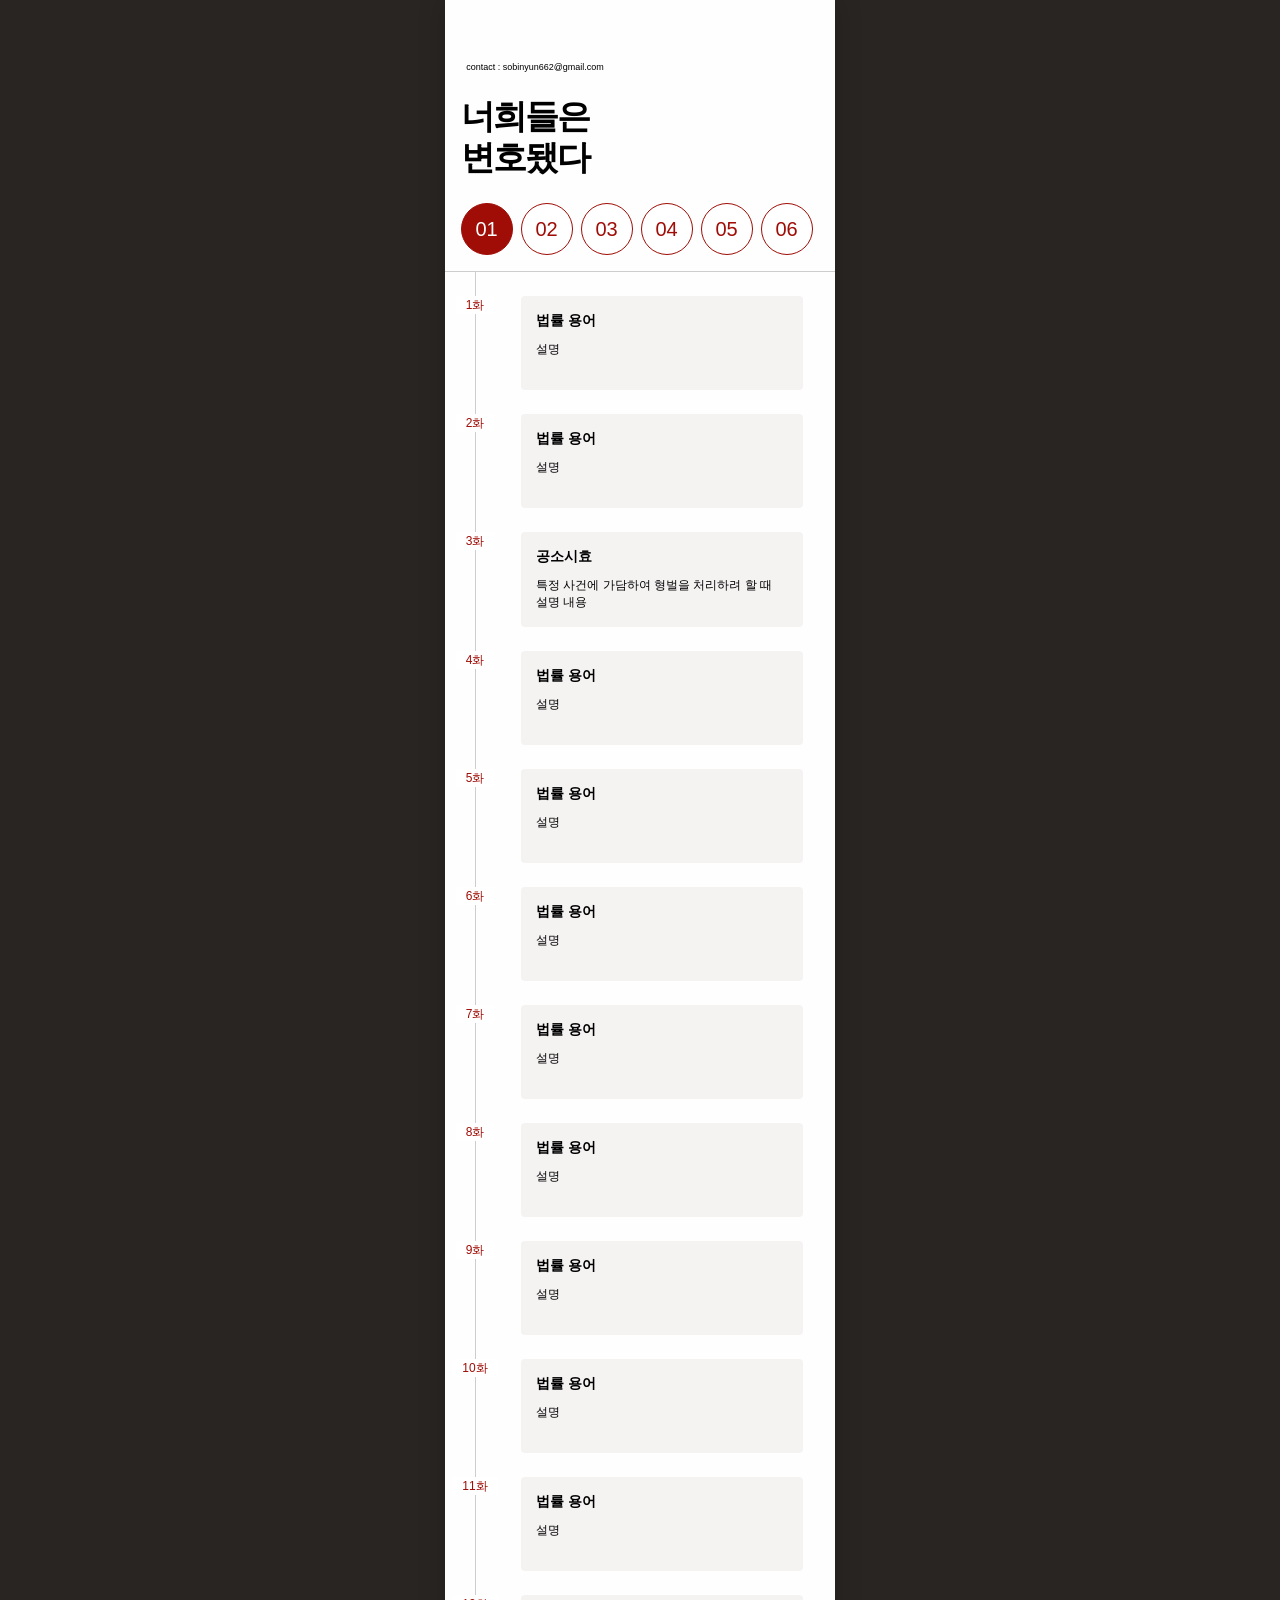
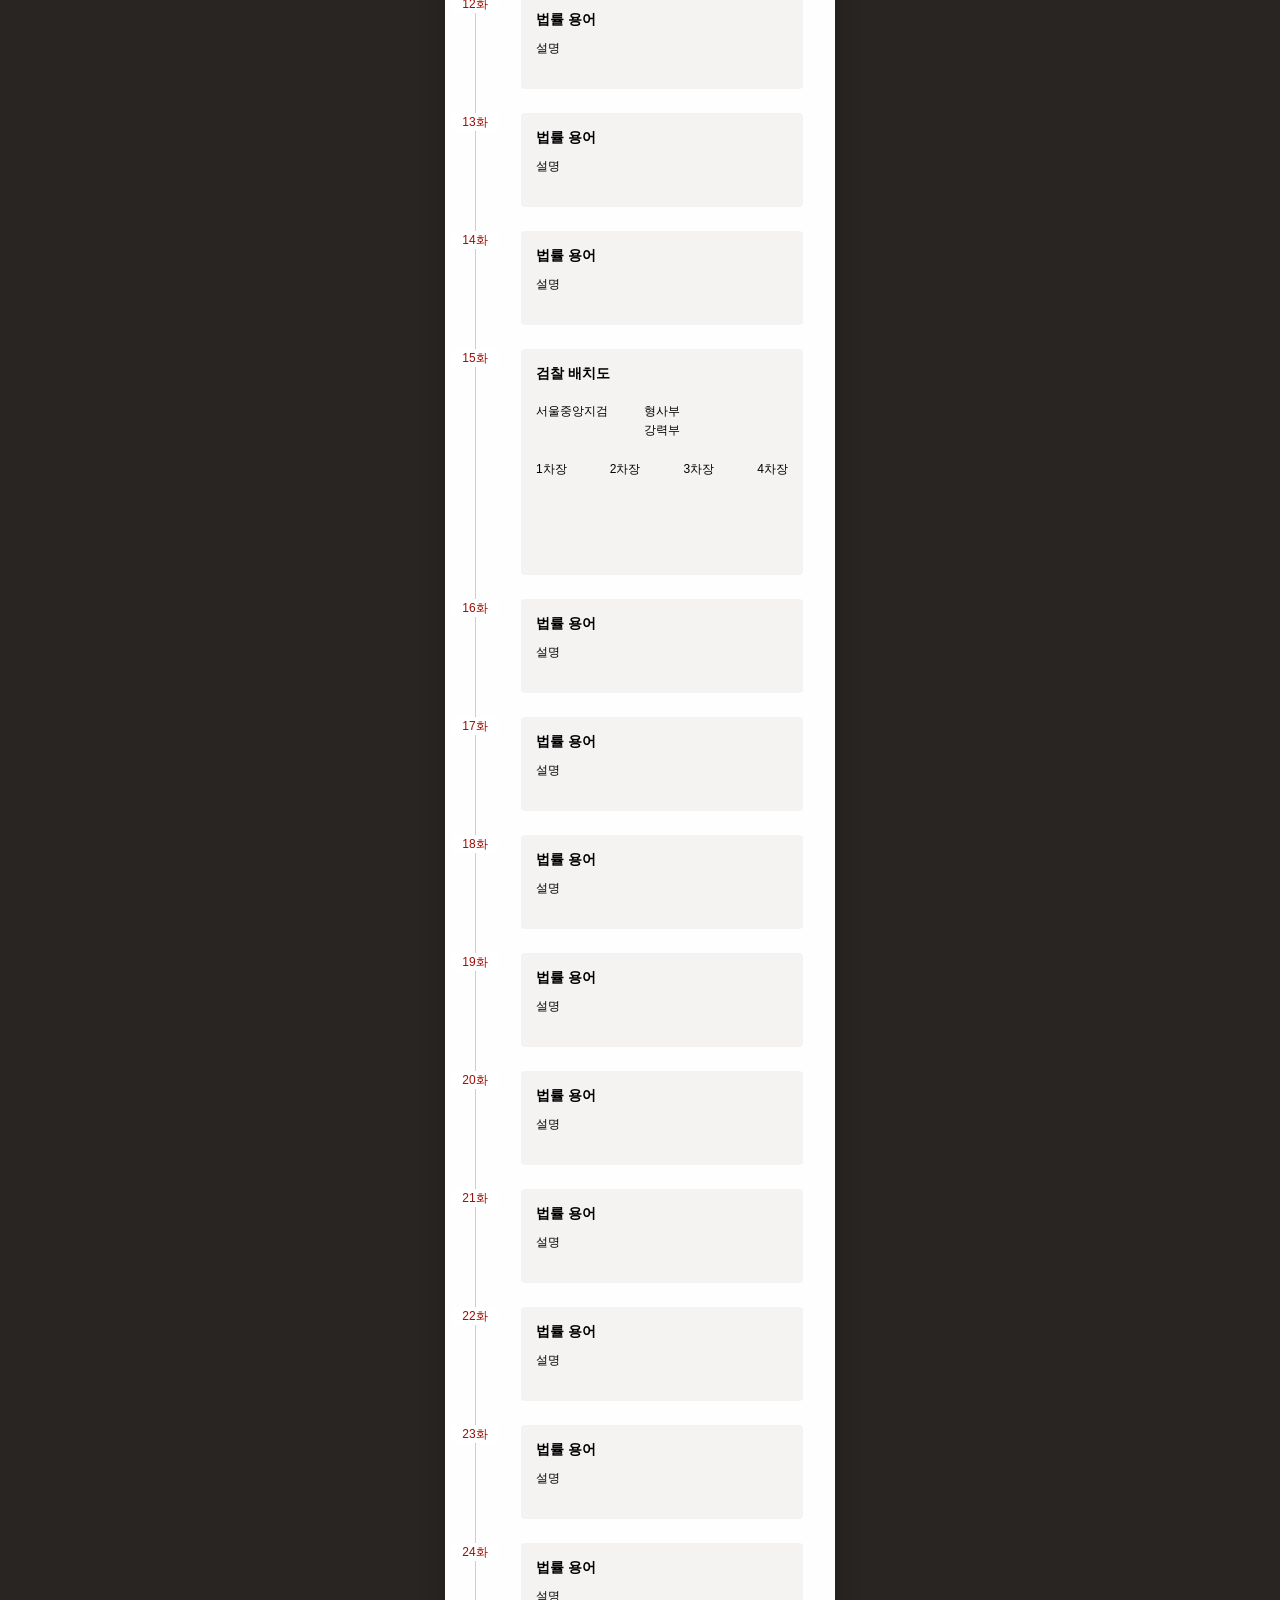
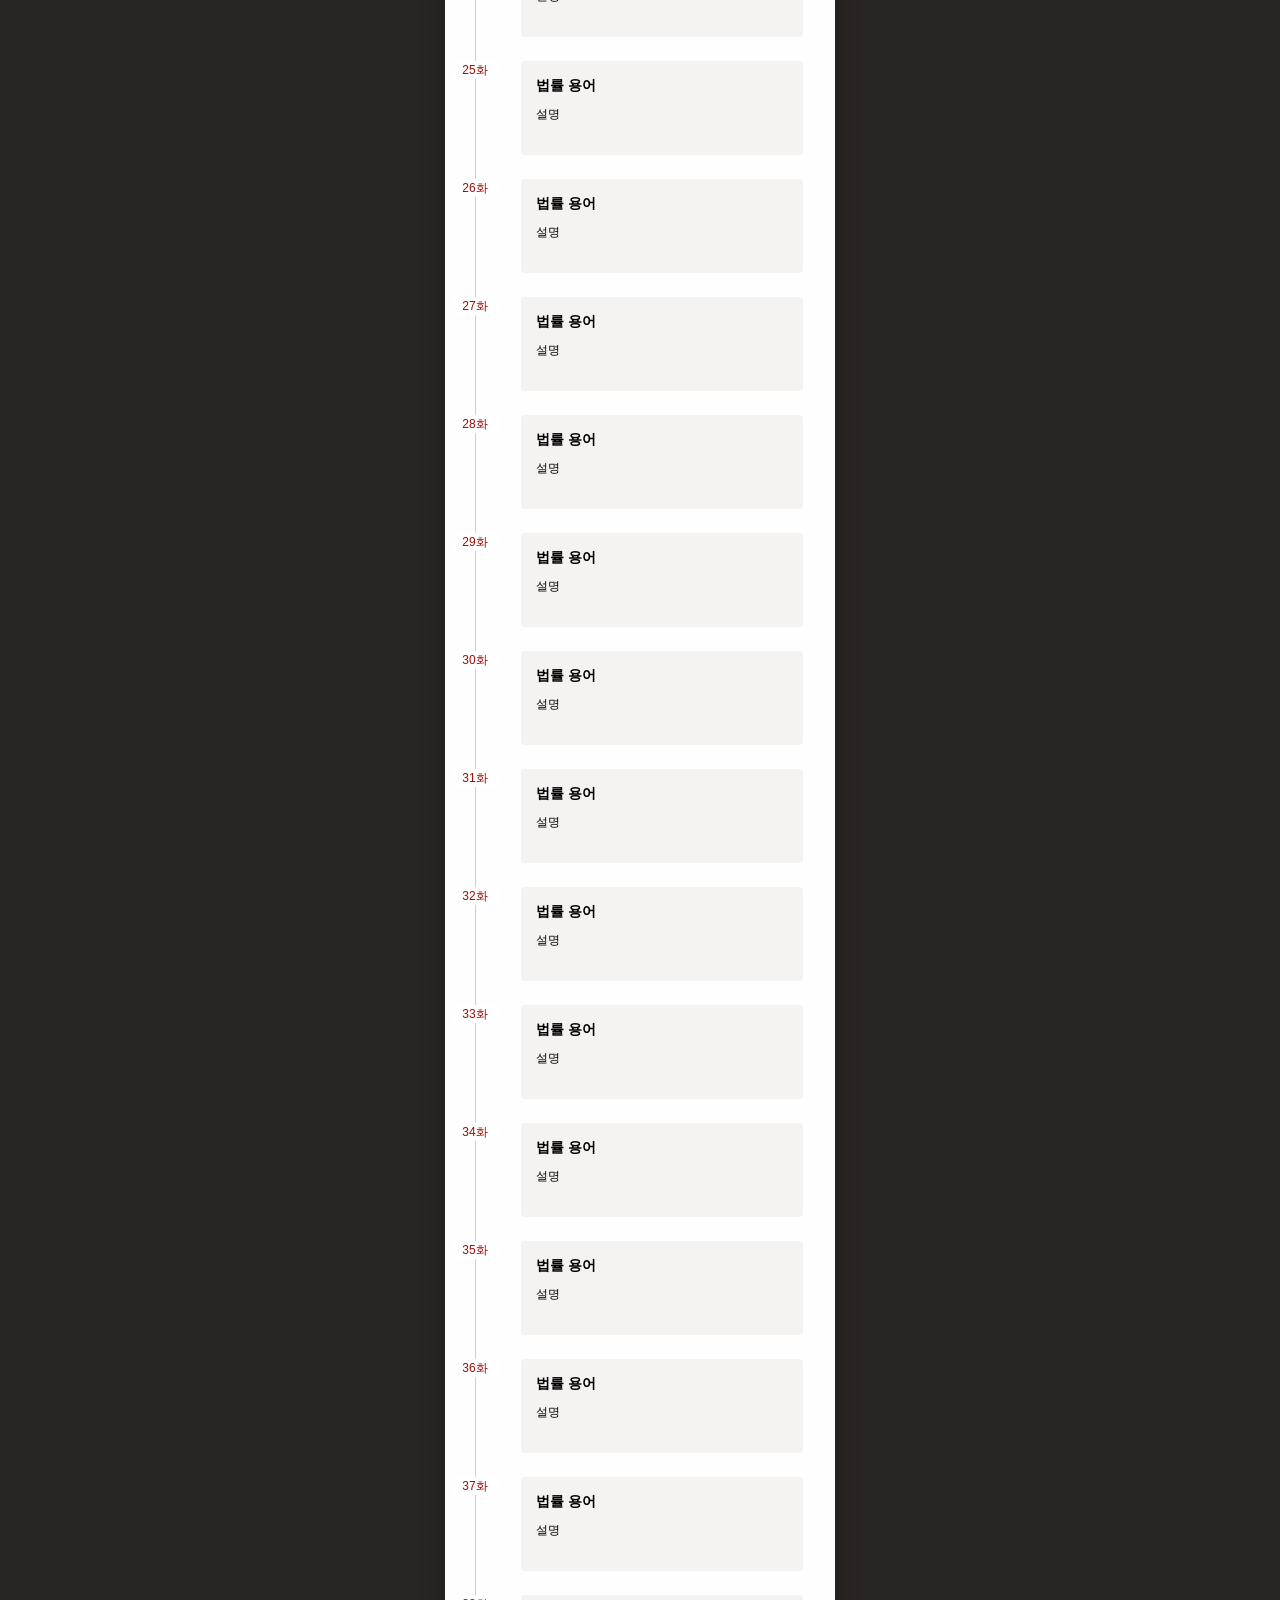
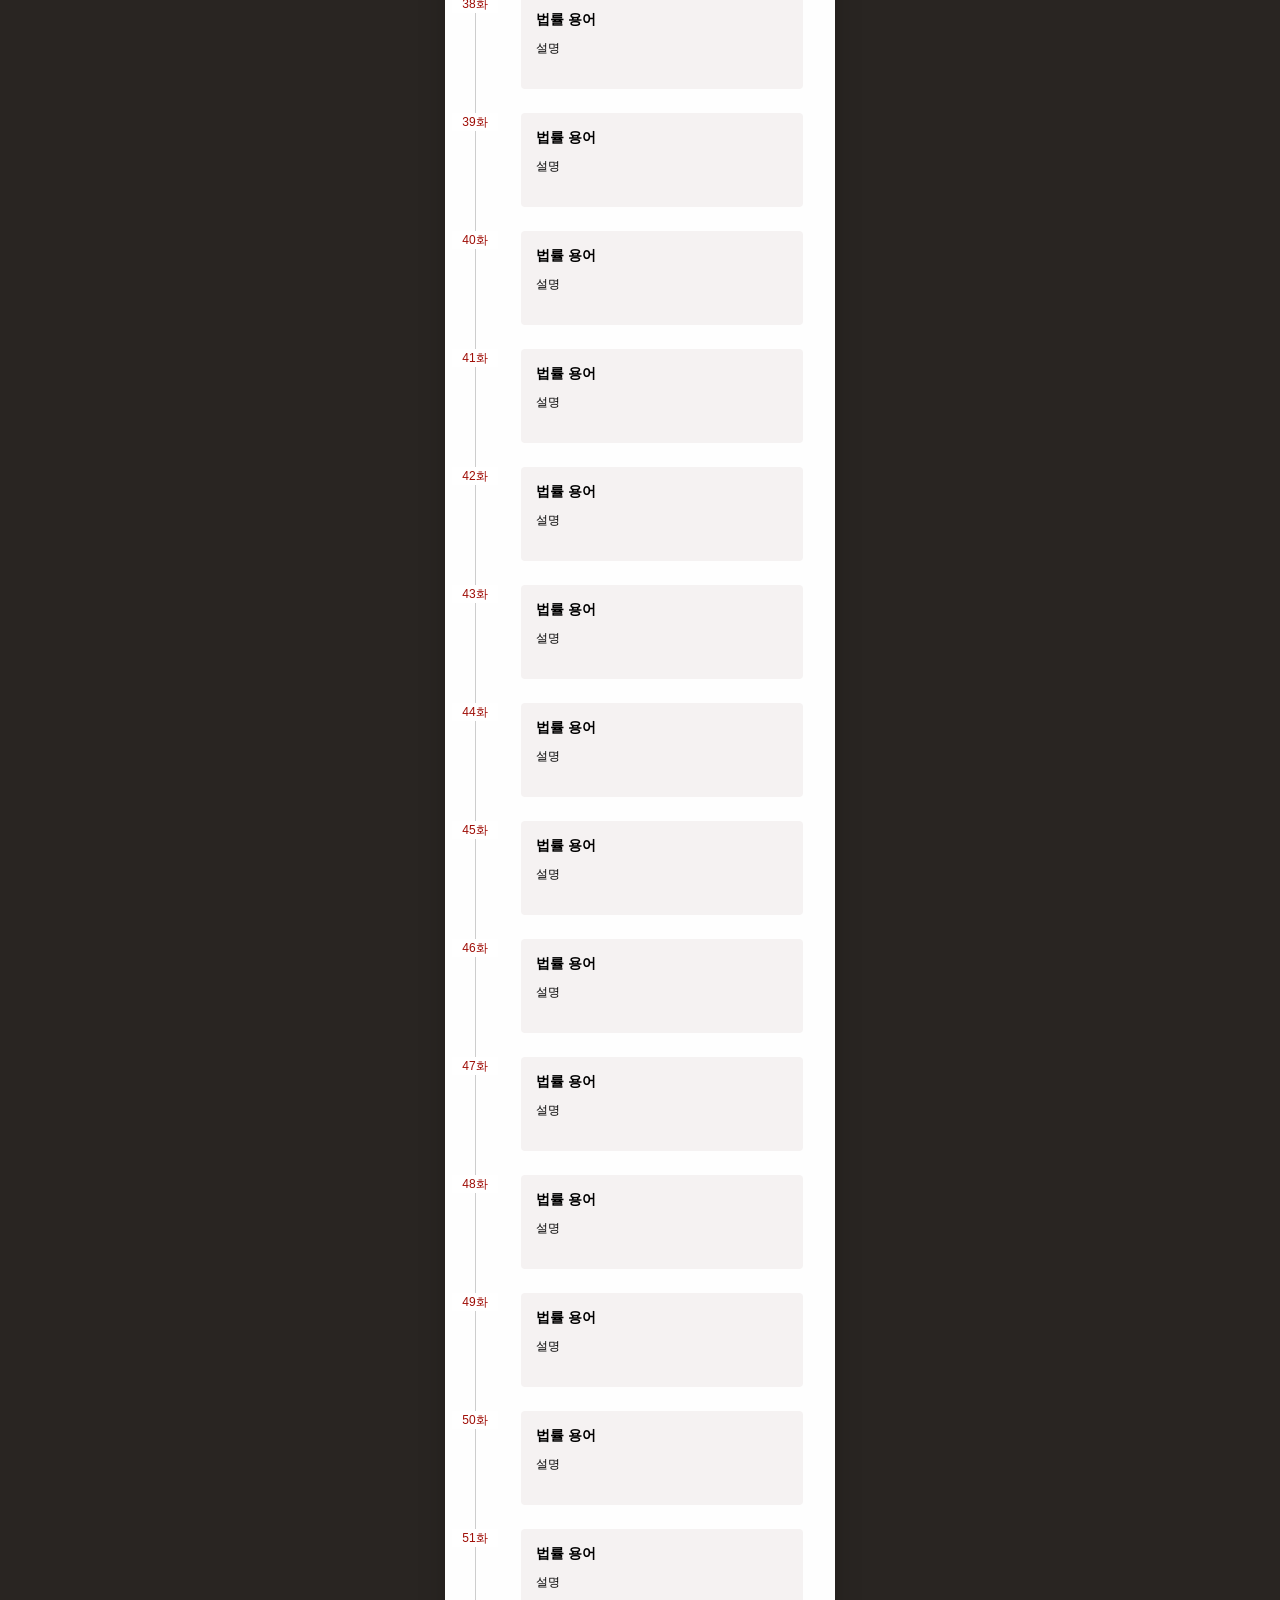
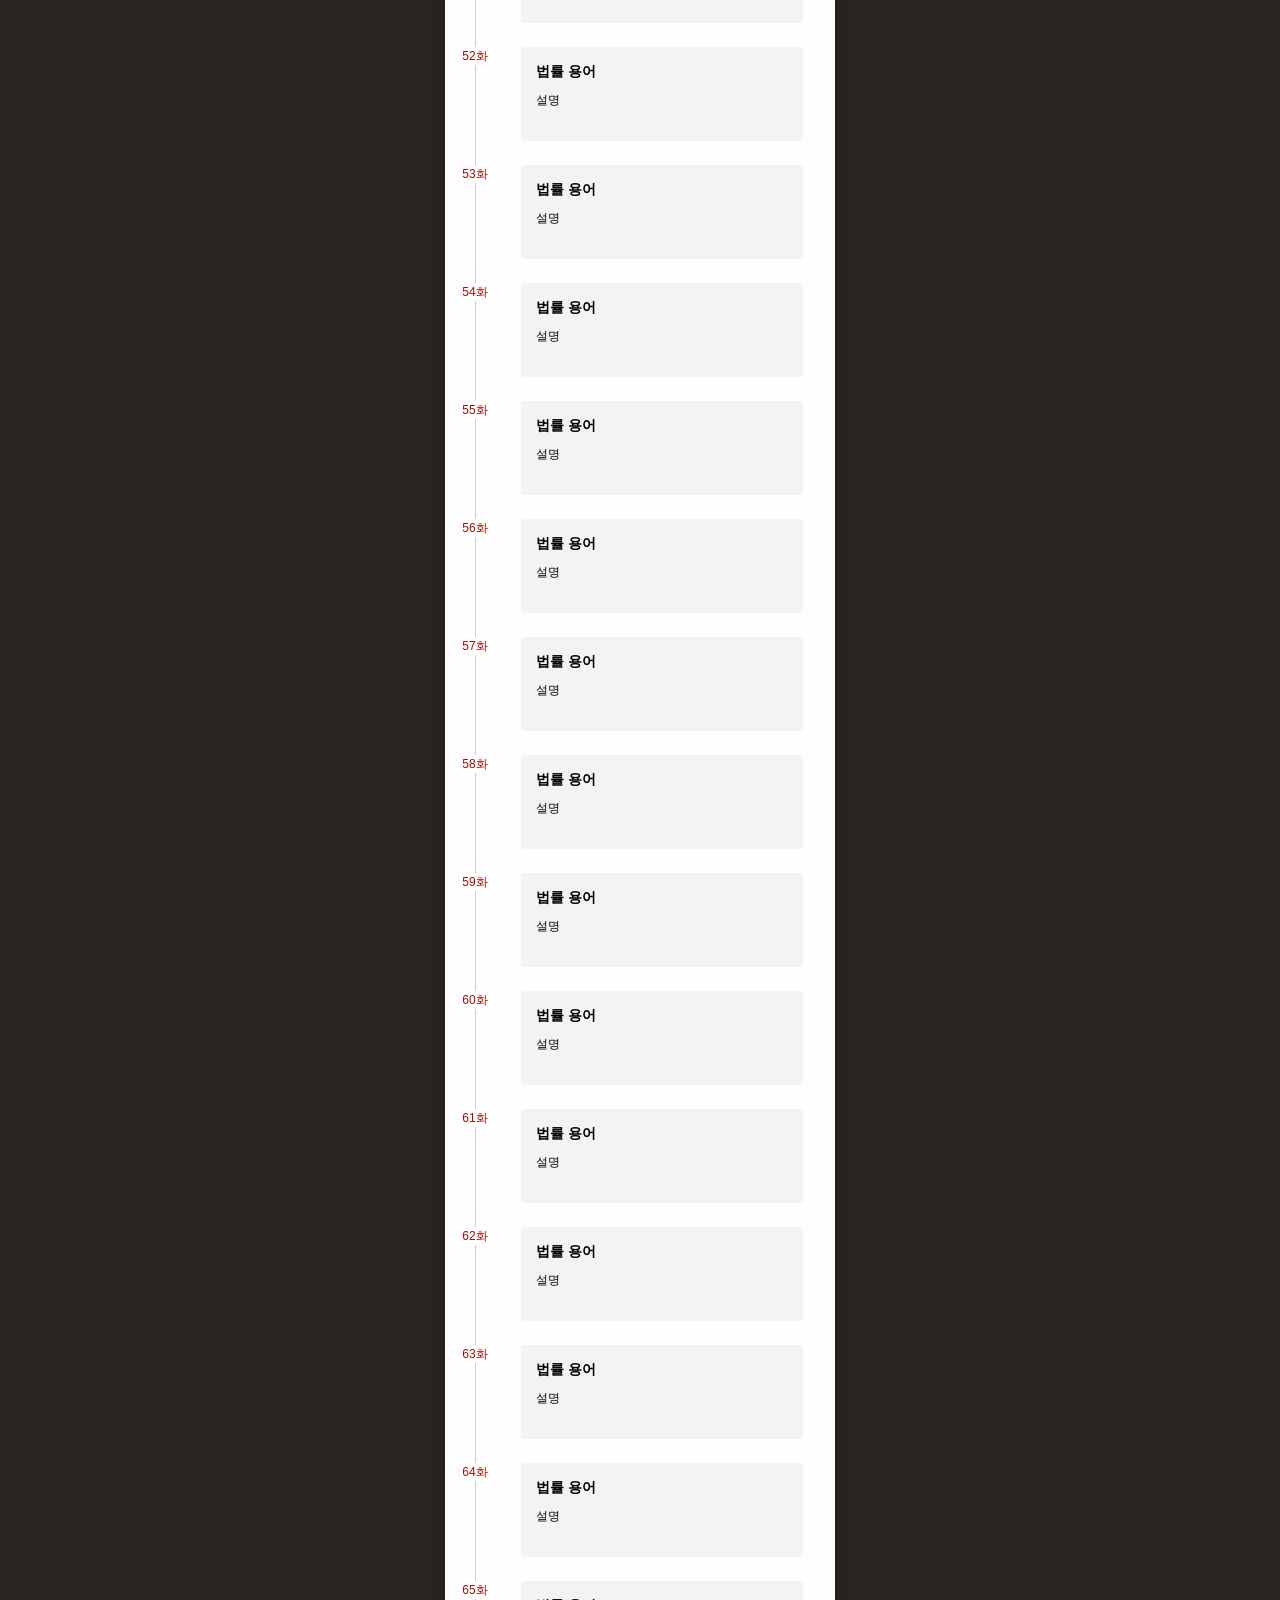
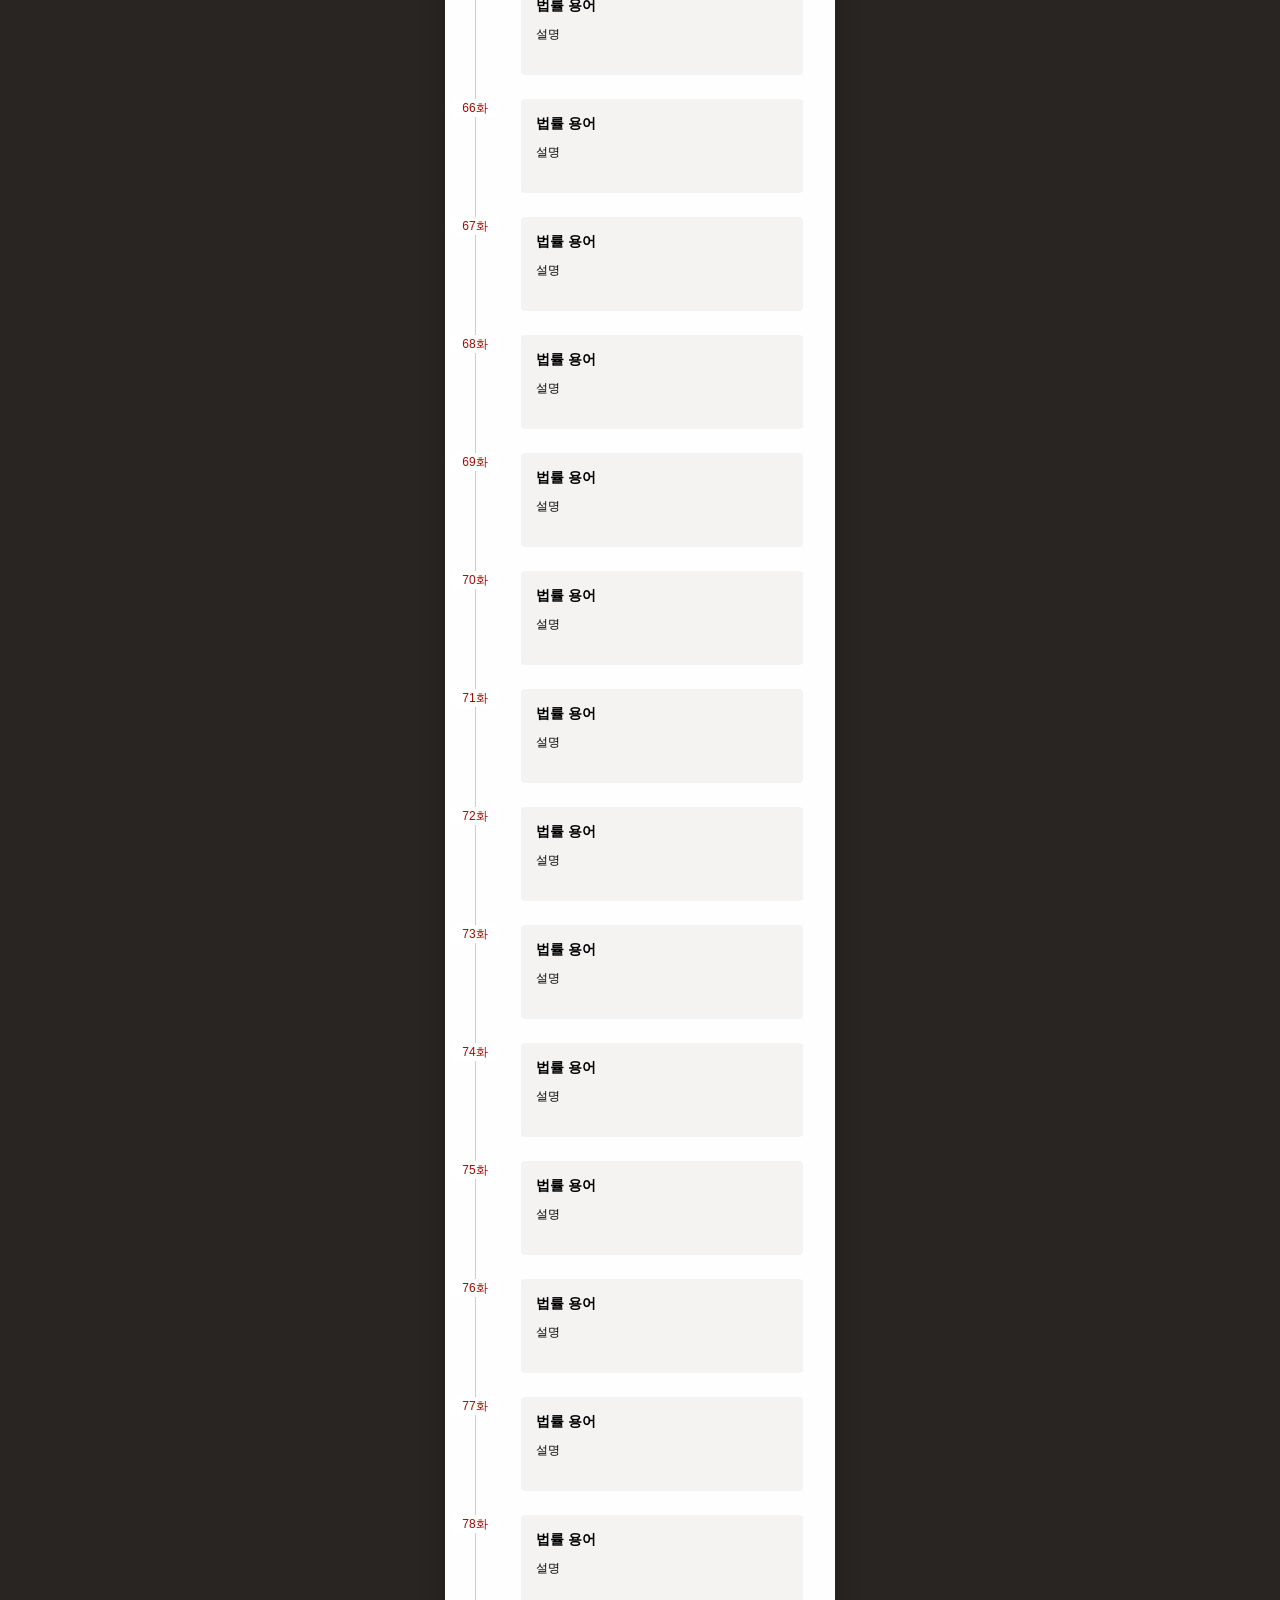
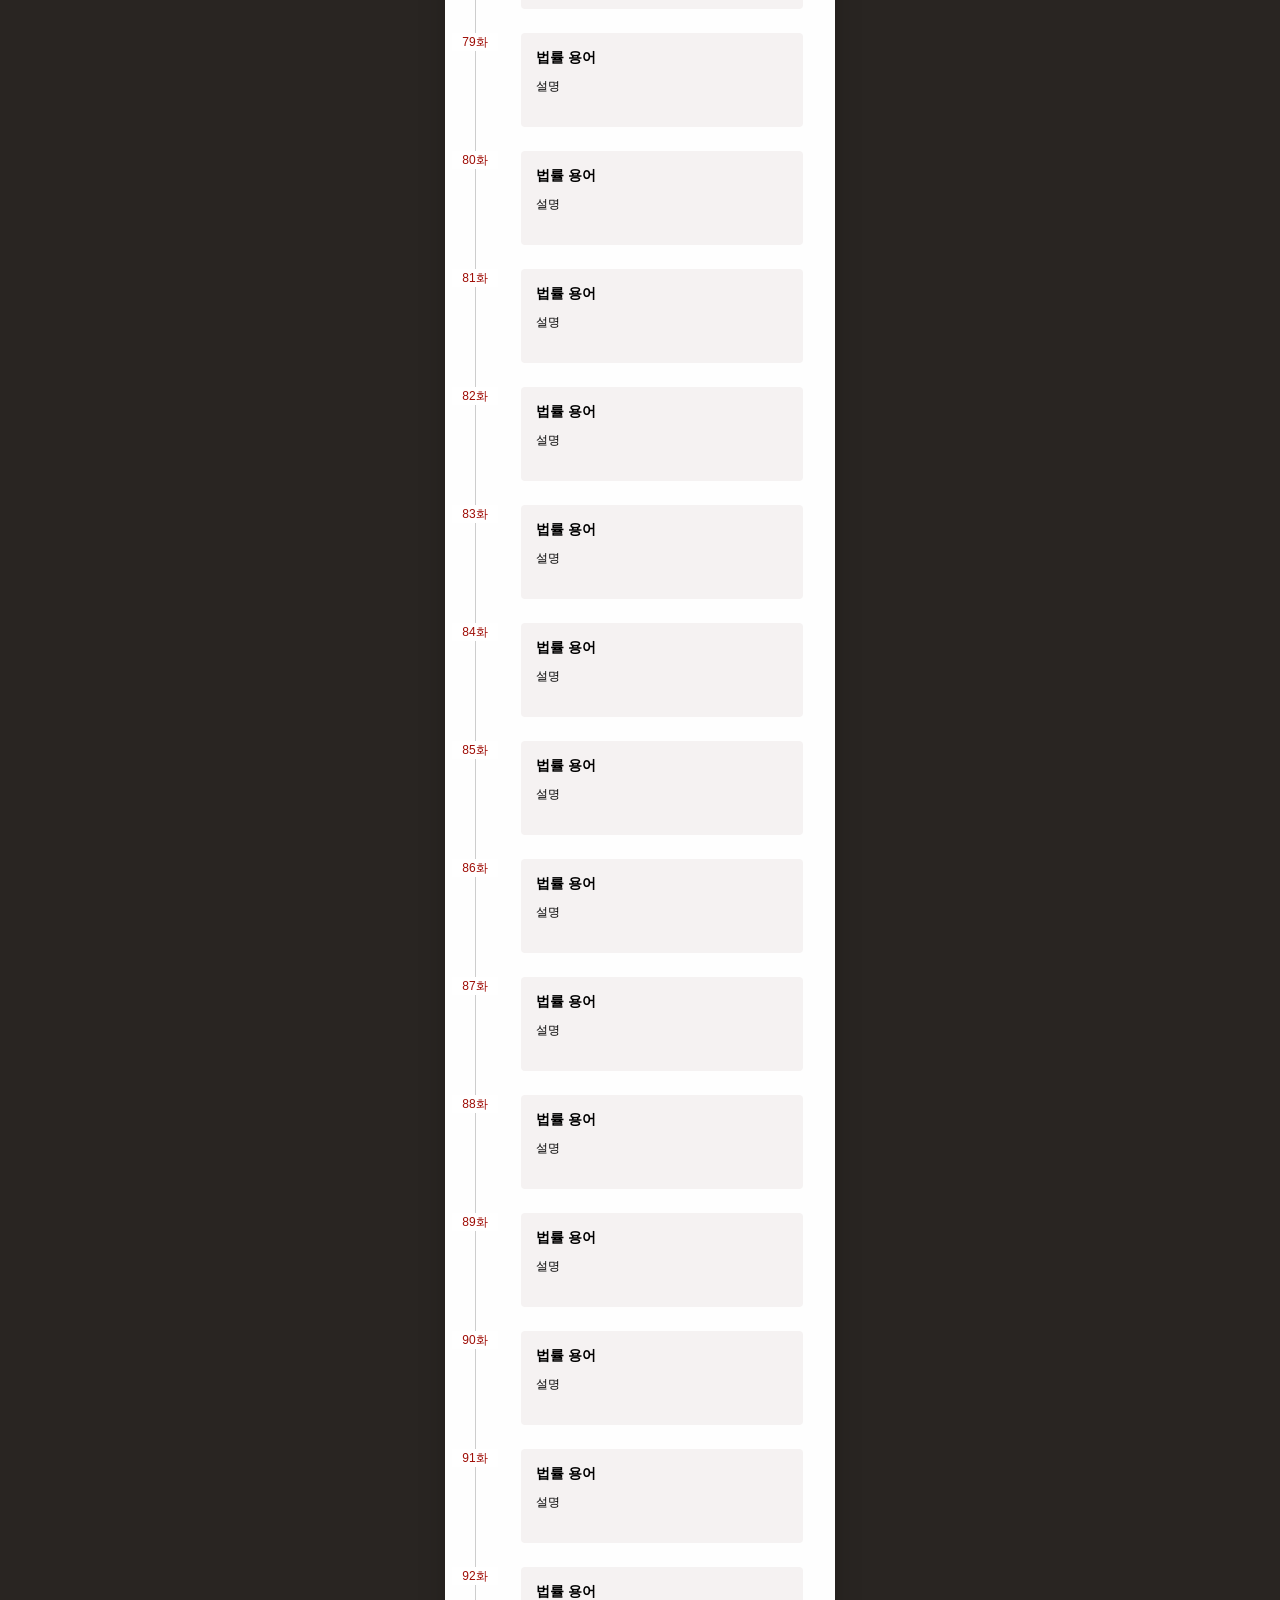
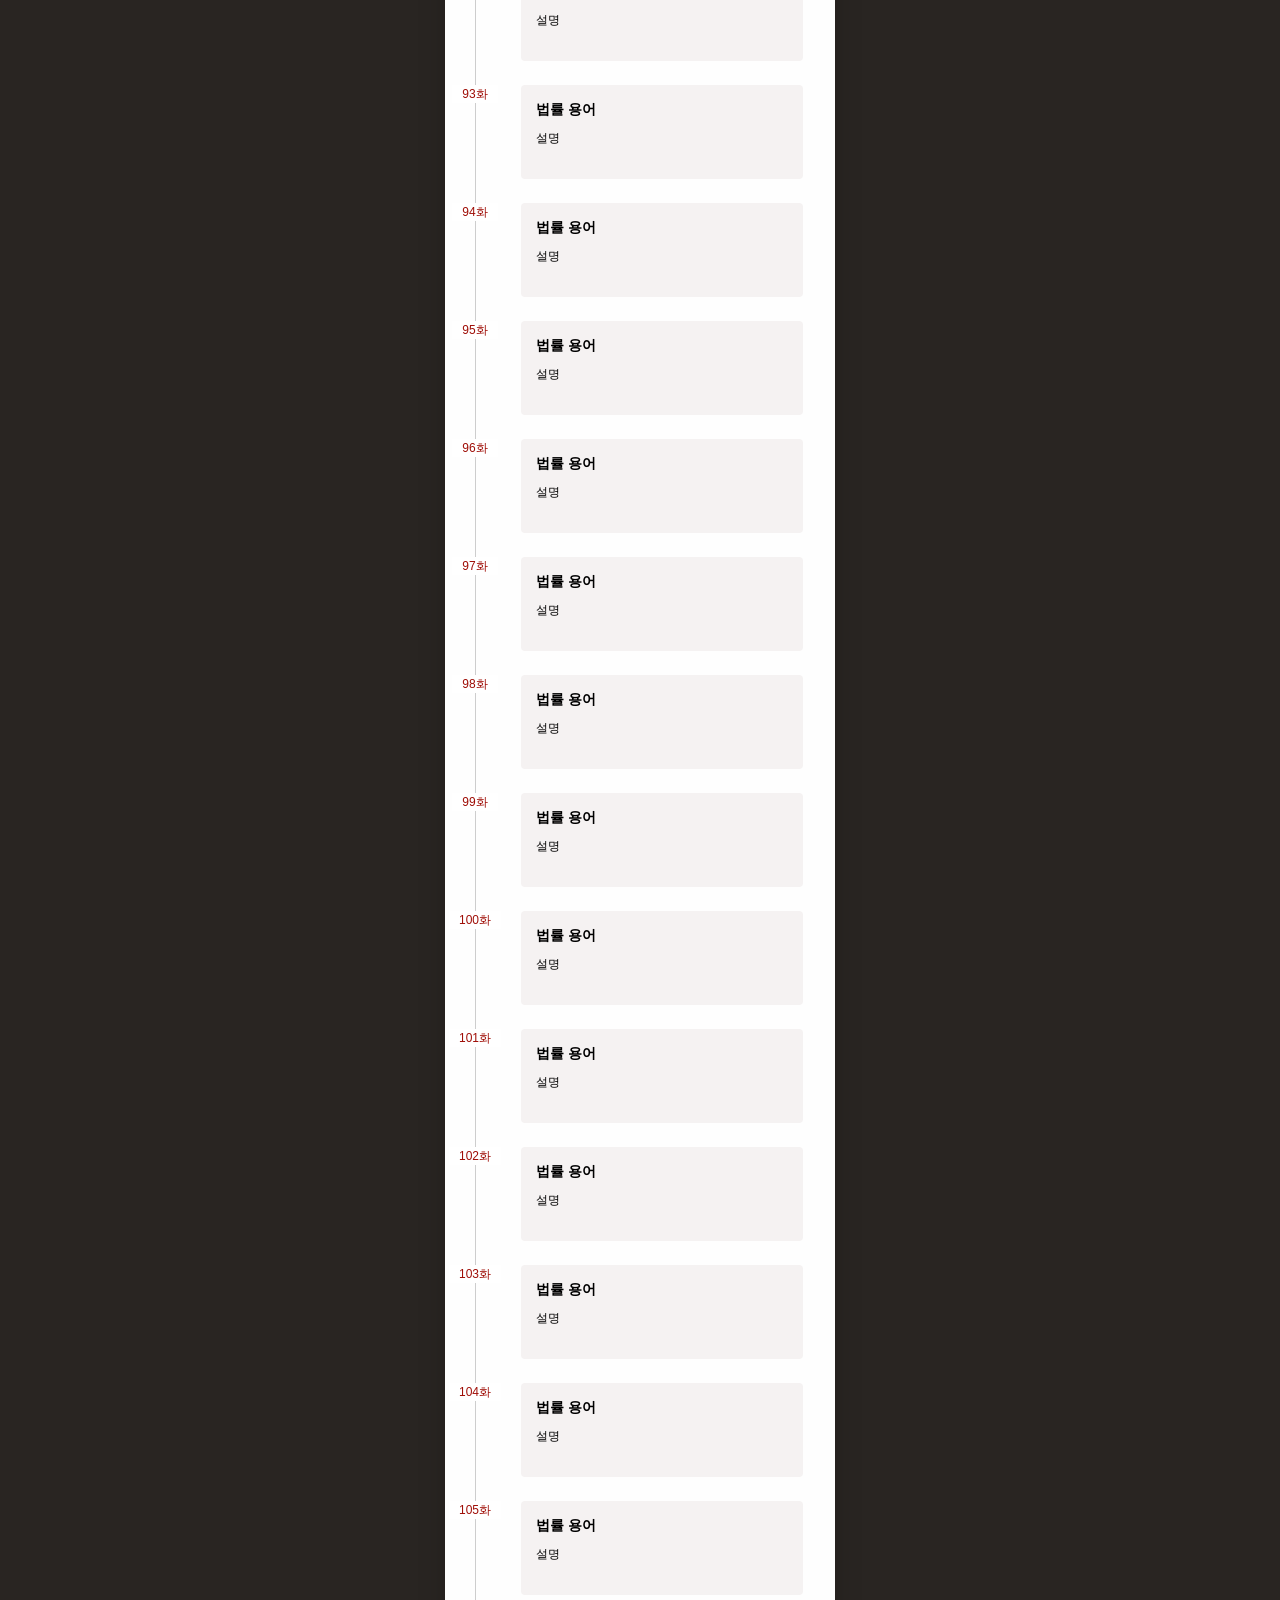
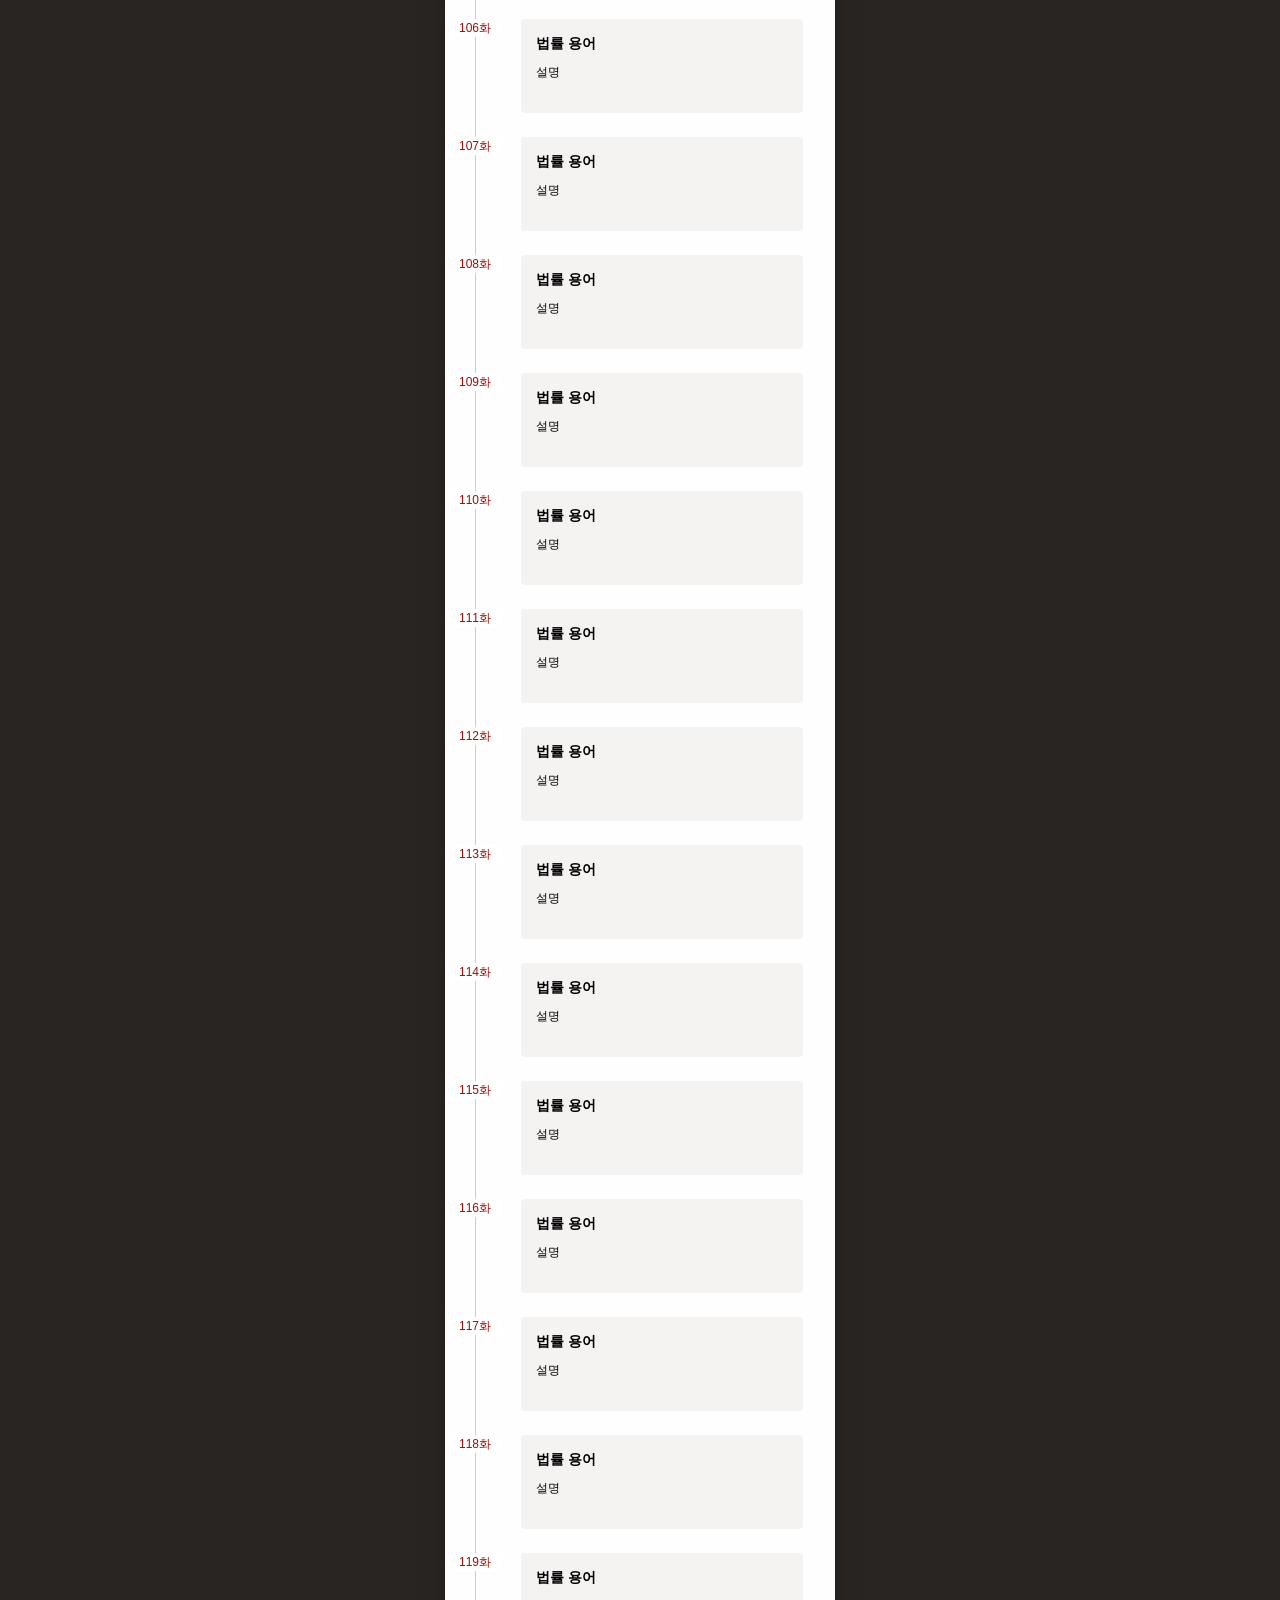
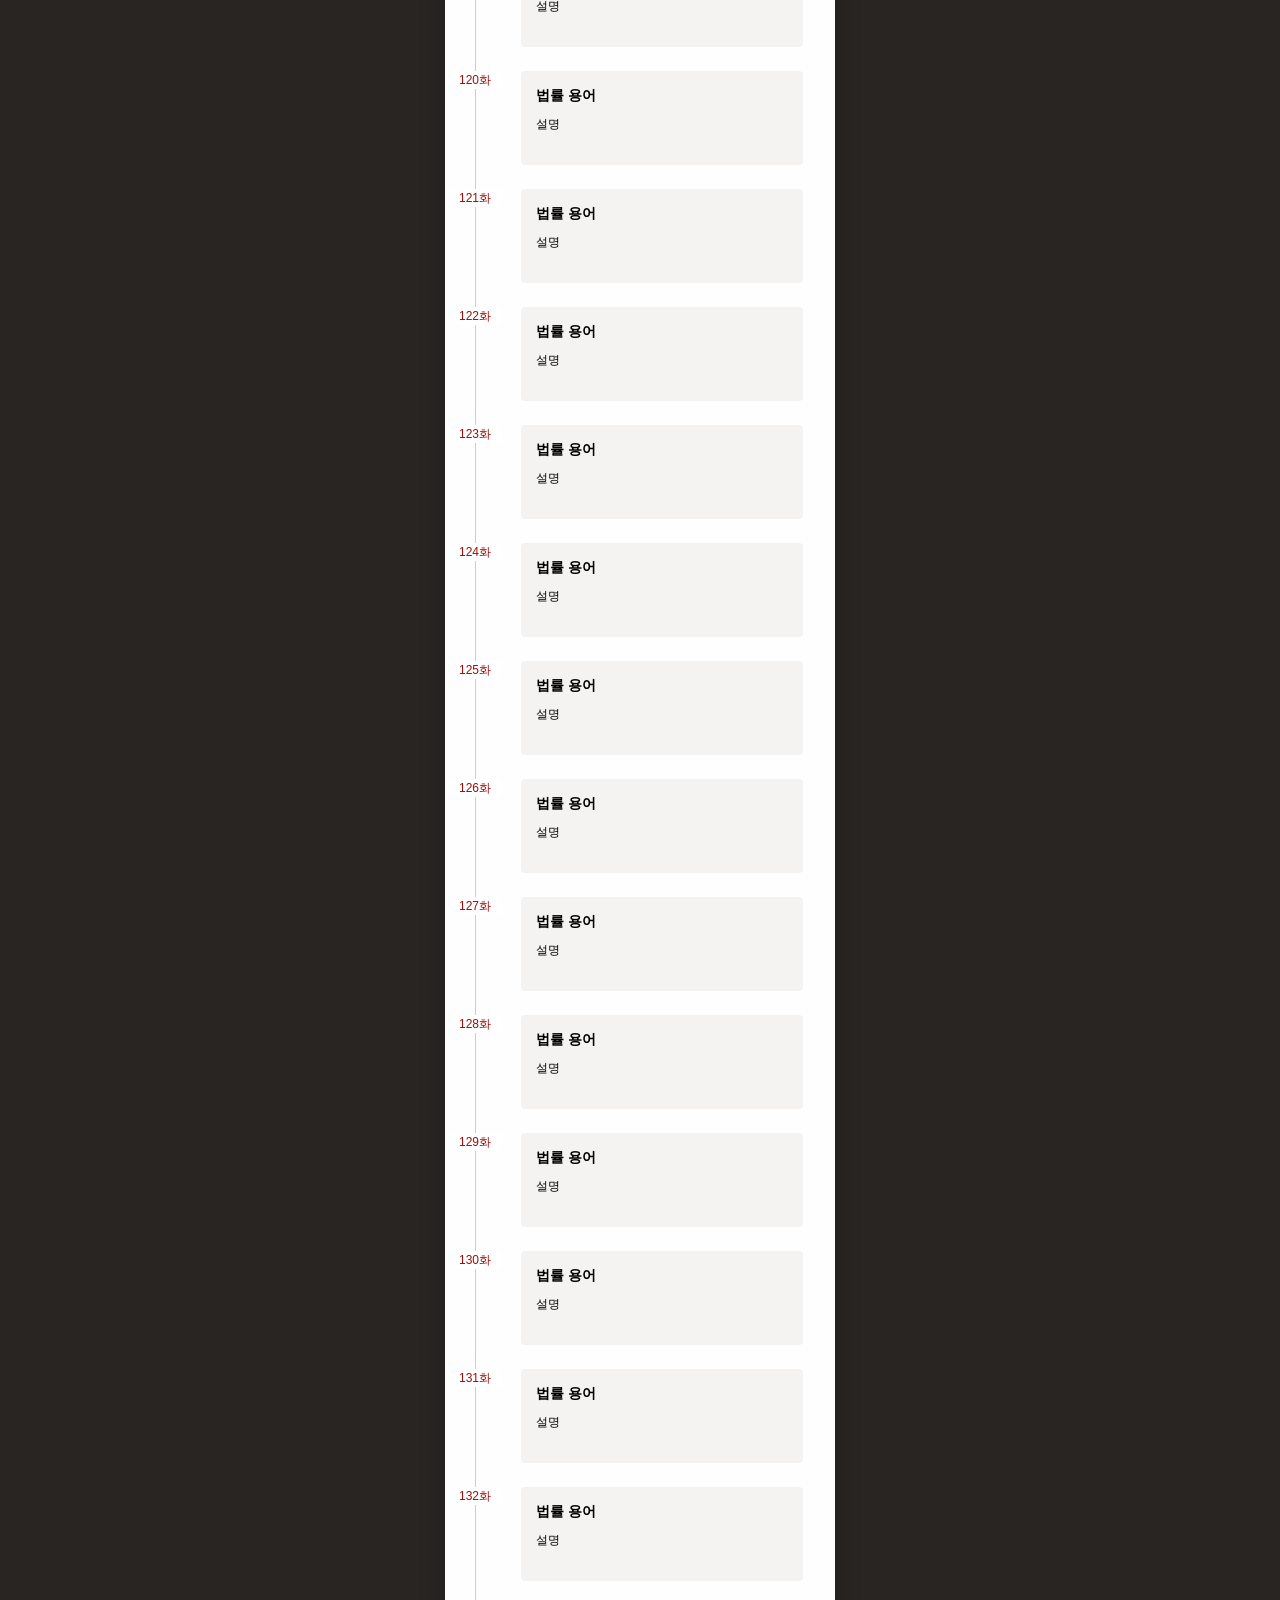
==== index.html @ 64ab307e "0812" ====
<!doctype html>
<html lang="ko">
  <head>
    <meta charset="UTF-8" />
    <meta name="viewport" content="width=device-width, initial-scale=1.0" />
    <title>너희들은 변호됐다</title>
    <link rel="stylesheet" href="styles.css" />
  </head>
  <body>
    <div class="mobile-page">
      <header class="fixed-header" id="page-header">
        <div class="status-bar" aria-label="상태 표시줄">
        </div>

        <p class="contact">contact : sobinyun662@gmail.com</p>
        <h1>너희들은<br />변호됐다</h1>

        <nav class="navigation-wrapper" aria-label="에피소드 바로가기">
          <div class="navigation" id="navigation"></div>
        </nav>
      </header>

      <main class="timeline-content" id="episodes" aria-label="법률 용어 에피소드"></main>
    </div>

    <script src="app.js"></script>
  </body>
</html>
---- styles.css ----
/* 전체 디자인에서 재사용하는 값 */
:root {
  --page-width: 390px;   /* 모바일 화면 기준 너비 */
  --header-height: 272px; /* 고정 헤더 전체 높이 */
  --ink: #000;           /* 기본 글자색 */
  --accent: #9f0d06;     /* 선택 버튼·화 번호에 쓰는 빨간색 */
  --paper: #fefefe;      /* 페이지 배경색 */
  --card: #f5f2f2;       /* 카드 배경색 */
}

/* 모든 요소의 크기에 padding, border를 포함 */
* { 
  margin: 0;
  padding: 0;
  box-sizing: border-box; 
}

/* 앵커/스크롤 이동 시 부드럽게 이동 */
html { scroll-behavior: smooth; }

/* 전체 페이지 가로 스크롤 방지 */
html, body {
  width: 100%;
  max-width: 100%;
  min-height: 100%;
  margin: 0;
  overflow-x: hidden;
}

/* PC 양옆에 보이는 어두운 배경과 기본 폰트 */
body {
  background: #292522;
  color: var(--ink);
  font-family: Inter, "Pretendard Variable", Arial, sans-serif;
}

/* 실제 콘텐츠가 표시되는 390px 모바일 화면 */
.mobile-page {
  width: min(var(--page-width), 100%);
  min-height: 100vh;
  margin: 0 auto; /* PC에서 중앙 정렬 */
  background: var(--paper);
  position: relative;
}

/* 화면 위에 계속 고정되는 헤더 */
.fixed-header {
  position: fixed;
  z-index: 10;
  top: 0;
  left: 50%;
  width: min(var(--page-width), 100%);
  height: var(--header-height);
  transform: translateX(-50%); /* 정확한 가로 중앙 정렬 */
  background: var(--paper);
  border-bottom: 1px solid #cdcdcd;
}



/* 상단 연락처 문구 */
.contact {
  position: absolute;
  top: 61px;
  right: 105px;
  width: 100%;
  margin: 0;
  text-align: center;
  font-family: Inter, sans-serif;
  font-size: 9px;
  line-height: 12px;
}

/* 메인 제목 */
h1 {
  position: absolute;
  top: 96px;
  left: 16px;
  margin: 0;
  /* font-family: "Nanum Myeongjo", "Batang", serif; */
  font-size: 34px;
  font-weight: 800;
  line-height: 1.22;
  letter-spacing: -2px;
}

/* 원형 바로가기 버튼만 가로 스크롤되는 영역 */
.navigation-wrapper {
  position: absolute;
  top: 203px;
  left: 0;
  width: 100%;
  overflow-x: auto; /* 이 영역에서만 가로 스크롤 허용 */
  overflow-y: hidden;
  -webkit-overflow-scrolling: touch; /* 모바일 스와이프 */
  scrollbar-width: none; /* Firefox 스크롤바 숨김 */
  padding: 0 16px;
}

/* Chrome/Safari 스크롤바 숨김 */
.navigation-wrapper::-webkit-scrollbar { display: none; }

/* 원형 버튼들을 한 줄로 배치 */
.navigation {
  display: flex;
  flex-wrap: nowrap; /* 줄바꿈 금지 */
  width: max-content;
  gap: 8px;
  padding-right: 16px;
}

/* 상단 원형 버튼 기본 모양 */
.nav-button {
  width: 52px;
  height: 52px;
  flex: 0 0 52px; /* 버튼이 줄어들지 않도록 고정 */
  border: 1px solid var(--accent);
  border-radius: 50%;
  background: #fff;
  color: var(--accent);
  font: 400 20px/1 "Pretendard Variable", Inter, sans-serif;
  cursor: pointer;
  transition: background-color .16s, color .16s;
}

/* 현재 선택된 원형 버튼 */
.nav-button[aria-current="true"] {
  background: var(--accent);
  color: #fff;
}

/* 헤더에 가려지지 않도록 본문에 헤더 높이만큼 여백 */
.timeline-content {
  position: relative;
  padding-top: var(--header-height);
  padding-bottom: 40px;
}

/* 에피소드 한 개의 타임라인 행 */
.episode {
  position: relative;
  display: grid;
  grid-template-columns: 60px minmax(0, 282px);
  column-gap: 16px;
  align-items: start;
  min-height: 106px;
  padding: 24px 0 0;
  scroll-margin-top: calc(var(--header-height) + 18px);
  /* 버튼 이동 시 고정 헤더에 카드가 가려지지 않게 함 */
}

/* 각 에피소드를 이어주는 왼쪽 세로 타임라인 선 */
.episode::before {
  content: "";
  position: absolute;
  left: 30px;
  top: 0;
  bottom: -24px;
  width: 1px;
  background: #cdcdcd;
}

/* 마지막 에피소드에서는 선이 더 아래로 이어지지 않음 */
.episode:last-child::before { bottom: 0; }

/* 타임라인 왼쪽에 표시되는 “1화”, “25화” 번호 */
.episode-number {
  position: relative;
  z-index: 1;
  justify-self: center;
  margin-top: 0;
  padding: 2px 10px;
  background: #fff; /* 타임라인 선 위를 흰색으로 덮음 */
  color: var(--accent);
  font-size: 12px;
  font-weight: 500;
  line-height: 14px;
  white-space: nowrap;
}

/* 기본 법률 용어 카드 */
.episode-card {
  position: relative;
  z-index: 1;
  width: 282px;
  min-height: 94px; /* 내용이 많으면 자동으로 높이 증가 */
  padding: 16px 15px;
  border-radius: 4px;
  background: var(--card);
}

/* 검찰 배치도·직책 카드처럼 큰 카드 */
.episode-card.large { min-height: 226px; }

/* 카드 제목 */
.episode-title {
  margin: 0 0 12px;
  font-size: 14px;
  font-weight: 600;
  line-height: 17px;
}

/* 카드 설명 본문 */
.episode-description {
  margin: 0;
  font-size: 12px;
  font-weight: 500;
  line-height: 17px;
  white-space: pre-line; /* JavaScript의 \n을 줄바꿈으로 표시 */
}

/* 검찰 배치도 카드 내부 레이아웃 */
.prosecutor-layout {
  display: grid;
  grid-template-columns: 88px 1fr;
  gap: 20px;
  margin-top: 20px;
  font-size: 12px;
  line-height: 19px;
}

/* 차장 목록을 카드 너비 전체에 가로 배치 */
.prosecutor-layout .chiefs {
  grid-column: 1 / -1;
  display: flex;
  justify-content: space-between;
  margin-top: 0;
}

/* 검사·수사관·실무관 카드 내부 레이아웃 */
.staff-layout {
  display: grid;
  grid-template-columns: 86px 1fr;
  gap: 12px;
  margin-top: 30px;
  font-size: 12px;
  line-height: 18px;
}

/* staff 카드 문단 기본 여백 제거 */
.staff-layout p { margin: 0; }

/* 391px 이상: PC에서 모바일 화면에 그림자 적용 */
@media (min-width: 391px) {
  .mobile-page {
    box-shadow: 0 0 28px rgba(0, 0, 0, .2);
  }
}

/* 360px보다 좁은 화면: 카드가 화면 너비에 맞게 줄어듦 */
@media (max-width: 359px) {
  .episode {
    grid-template-columns: 60px minmax(0, 1fr);
    column-gap: 16px;
  }

  .episode-card {
    width: 100%;
  }
}
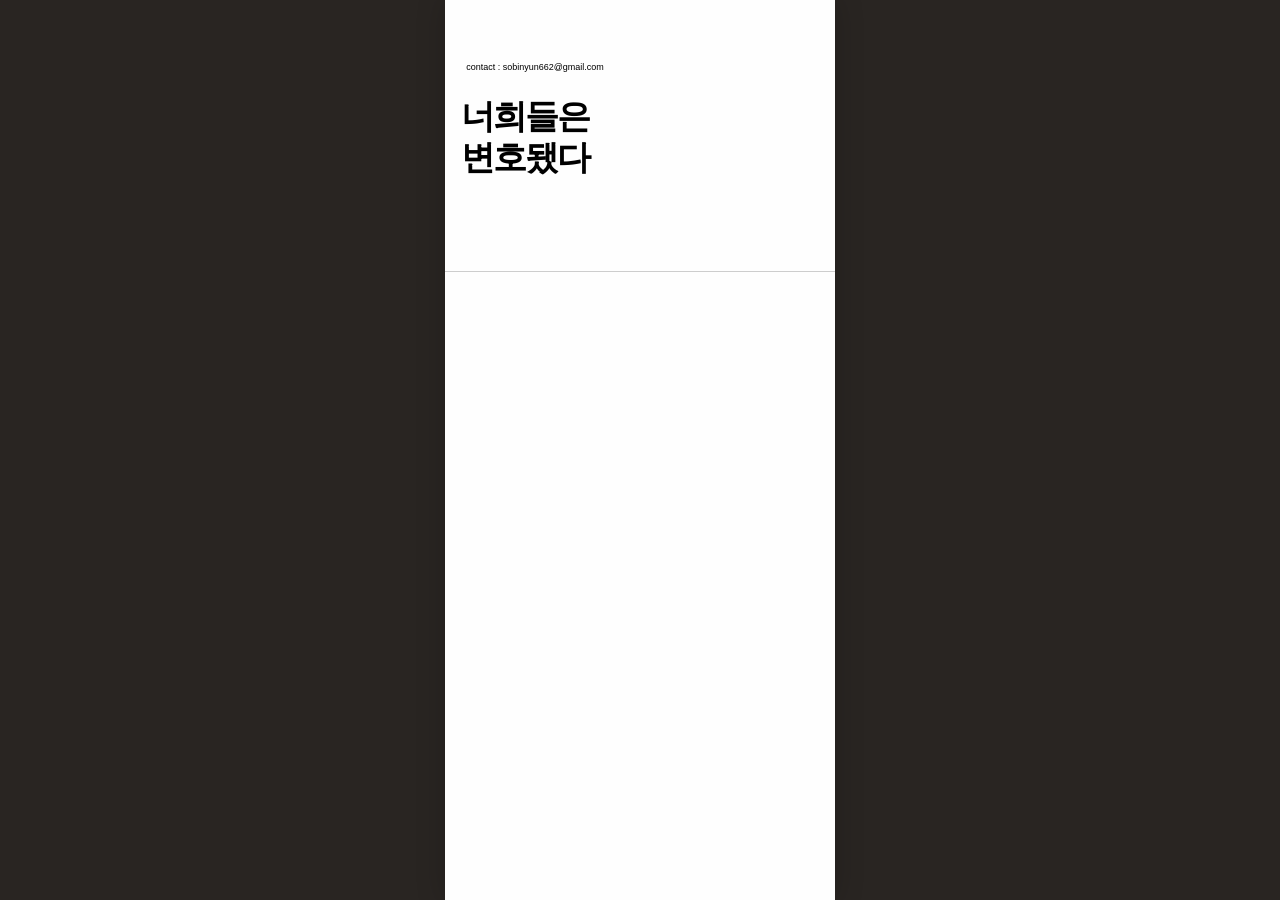
==== commit e7495cb5: "찐막" ====
--- a/index.html
+++ b/index.html
@@ -4,7 +4,8 @@
     <meta charset="UTF-8" />
     <meta name="viewport" content="width=device-width, initial-scale=1.0" />
     <title>너희들은 변호됐다</title>
-    <link rel="stylesheet" href="styles.css" />
+    <link rel="stylesheet" href="./css/styles.css" />
+    <script src="./js/app.js"></script>
   </head>
   <body>
     <div class="mobile-page">
@@ -23,6 +24,6 @@
       <main class="timeline-content" id="episodes" aria-label="법률 용어 에피소드"></main>
     </div>
 
-    <script src="app.js"></script>
+
   </body>
 </html>
--- a/css/styles.css
+++ b/css/styles.css
@@ -0,0 +1,260 @@
+/* 전체 디자인에서 재사용하는 값 */
+:root {
+  --page-width: 390px;   /* 모바일 화면 기준 너비 */
+  --header-height: 272px; /* 고정 헤더 전체 높이 */
+  --ink: #000;           /* 기본 글자색 */
+  --accent: #9f0d06;     /* 선택 버튼·화 번호에 쓰는 빨간색 */
+  --paper: #fefefe;      /* 페이지 배경색 */
+  --card: #f5f2f2;       /* 카드 배경색 */
+}
+
+/* 모든 요소의 크기에 padding, border를 포함 */
+* { 
+  margin: 0;
+  padding: 0;
+  box-sizing: border-box; 
+}
+
+/* 앵커/스크롤 이동 시 부드럽게 이동 */
+html { scroll-behavior: smooth; }
+
+/* 전체 페이지 가로 스크롤 방지 */
+html, body {
+  width: 100%;
+  max-width: 100%;
+  min-height: 100%;
+  margin: 0;
+  overflow-x: hidden;
+}
+
+/* PC 양옆에 보이는 어두운 배경과 기본 폰트 */
+body {
+  background: #292522;
+  color: var(--ink);
+  font-family: Inter, "Pretendard Variable", Arial, sans-serif;
+}
+
+/* 실제 콘텐츠가 표시되는 390px 모바일 화면 */
+.mobile-page {
+  width: min(var(--page-width), 100%);
+  min-height: 100vh;
+  margin: 0 auto; /* PC에서 중앙 정렬 */
+  background: var(--paper);
+  position: relative;
+}
+
+/* 화면 위에 계속 고정되는 헤더 */
+.fixed-header {
+  position: fixed;
+  z-index: 10;
+  top: 0;
+  left: 50%;
+  width: min(var(--page-width), 100%);
+  height: var(--header-height);
+  transform: translateX(-50%); /* 정확한 가로 중앙 정렬 */
+  background: var(--paper);
+  border-bottom: 1px solid #cdcdcd;
+}
+
+
+
+/* 상단 연락처 문구 */
+.contact {
+  position: absolute;
+  top: 61px;
+  right: 105px;
+  width: 100%;
+  margin: 0;
+  text-align: center;
+  font-family: Inter, sans-serif;
+  font-size: 9px;
+  line-height: 12px;
+}
+
+/* 메인 제목 */
+h1 {
+  position: absolute;
+  top: 96px;
+  left: 16px;
+  margin: 0;
+  /* font-family: "Nanum Myeongjo", "Batang", serif; */
+  font-size: 34px;
+  font-weight: 800;
+  line-height: 1.22;
+  letter-spacing: -2px;
+}
+
+/* 원형 바로가기 버튼만 가로 스크롤되는 영역 */
+.navigation-wrapper {
+  position: absolute;
+  top: 203px;
+  left: 0;
+  width: 100%;
+  overflow-x: auto; /* 이 영역에서만 가로 스크롤 허용 */
+  overflow-y: hidden;
+  -webkit-overflow-scrolling: touch; /* 모바일 스와이프 */
+  scrollbar-width: none; /* Firefox 스크롤바 숨김 */
+  padding: 0 16px;
+}
+
+/* Chrome/Safari 스크롤바 숨김 */
+.navigation-wrapper::-webkit-scrollbar { display: none; }
+
+/* 원형 버튼들을 한 줄로 배치 */
+.navigation {
+  display: flex;
+  flex-wrap: nowrap; /* 줄바꿈 금지 */
+  width: max-content;
+  gap: 8px;
+  padding-right: 12px;
+}
+
+/* 상단 원형 버튼 기본 모양 */
+.nav-button {
+  width: 52px;
+  height: 52px;
+  flex: 0 0 52px; /* 버튼이 줄어들지 않도록 고정 */
+  border: 1px solid var(--accent);
+  border-radius: 50%;
+  background: #fff;
+  color: var(--accent);
+  font: 400 20px/1 "Pretendard Variable", Inter, sans-serif;
+  cursor: pointer;
+  transition: background-color .16s, color .16s;
+}
+
+/* 현재 선택된 원형 버튼 */
+.nav-button[aria-current="true"] {
+  background: var(--accent);
+  color: #fff;
+}
+
+/* 헤더에 가려지지 않도록 본문에 헤더 높이만큼 여백 */
+.timeline-content {
+  position: relative;
+  padding-top: var(--header-height);
+  padding-bottom: 40px;
+}
+
+/* 에피소드 한 개의 타임라인 행 */
+.episode {
+  position: relative;
+  display: grid;
+  grid-template-columns: 60px minmax(0, 282px);
+  column-gap: 16px;
+  align-items: start;
+  min-height: 106px;
+  padding: 24px 0 0;
+  scroll-margin-top: calc(var(--header-height) + 18px);
+  /* 버튼 이동 시 고정 헤더에 카드가 가려지지 않게 함 */
+}
+
+/* 각 에피소드를 이어주는 왼쪽 세로 타임라인 선 */
+.episode::before {
+  content: "";
+  position: absolute;
+  left: 30px;
+  top: 0;
+  bottom: -24px;
+  width: 1px;
+  background: #cdcdcd;
+}
+
+/* 마지막 에피소드에서는 선이 더 아래로 이어지지 않음 */
+.episode:last-child::before { bottom: 0; }
+
+/* 타임라인 왼쪽에 표시되는 “1화”, “25화” 번호 */
+.episode-number {
+  position: relative;
+  z-index: 1;
+  justify-self: center;
+  margin-top: 0;
+  padding: 2px 10px;
+  background: #fff; /* 타임라인 선 위를 흰색으로 덮음 */
+  color: var(--accent);
+  font-size: 12px;
+  font-weight: 500;
+  line-height: 14px;
+  white-space: nowrap;
+}
+
+/* 기본 법률 용어 카드 */
+.episode-card {
+  position: relative;
+  z-index: 1;
+  width: 282px;
+  min-height: 94px; /* 내용이 많으면 자동으로 높이 증가 */
+  padding: 16px 15px;
+  border-radius: 4px;
+  background: var(--card);
+}
+
+/* 검찰 배치도·직책 카드처럼 큰 카드 */
+.episode-card.large { min-height: 226px; }
+
+/* 카드 제목 */
+.episode-title {
+  margin: 0 0 12px;
+  font-size: 14px;
+  font-weight: 600;
+  line-height: 17px;
+}
+
+/* 카드 설명 본문 */
+.episode-description {
+  margin: 0;
+  font-size: 12px;
+  font-weight: 500;
+  line-height: 17px;
+  white-space: pre-line; /* JavaScript의 \n을 줄바꿈으로 표시 */
+}
+
+/* 검찰 배치도 카드 내부 레이아웃 */
+.prosecutor-layout {
+  display: grid;
+  grid-template-columns: 88px 1fr;
+  gap: 20px;
+  margin-top: 20px;
+  font-size: 12px;
+  line-height: 19px;
+}
+
+/* 차장 목록을 카드 너비 전체에 가로 배치 */
+.prosecutor-layout .chiefs {
+  grid-column: 1 / -1;
+  display: flex;
+  justify-content: space-between;
+  margin-top: 0;
+}
+
+/* 검사·수사관·실무관 카드 내부 레이아웃 */
+.staff-layout {
+  display: grid;
+  grid-template-columns: 86px 1fr;
+  gap: 12px;
+  margin-top: 30px;
+  font-size: 12px;
+  line-height: 18px;
+}
+
+/* staff 카드 문단 기본 여백 제거 */
+.staff-layout p { margin: 0; }
+
+/* 391px 이상: PC에서 모바일 화면에 그림자 적용 */
+@media (min-width: 391px) {
+  .mobile-page {
+    box-shadow: 0 0 28px rgba(0, 0, 0, .2);
+  }
+}
+
+/* 360px보다 좁은 화면: 카드가 화면 너비에 맞게 줄어듦 */
+@media (max-width: 359px) {
+  .episode {
+    grid-template-columns: 60px minmax(0, 1fr);
+    column-gap: 16px;
+  }
+
+  .episode-card {
+    width: 100%;
+  }
+}
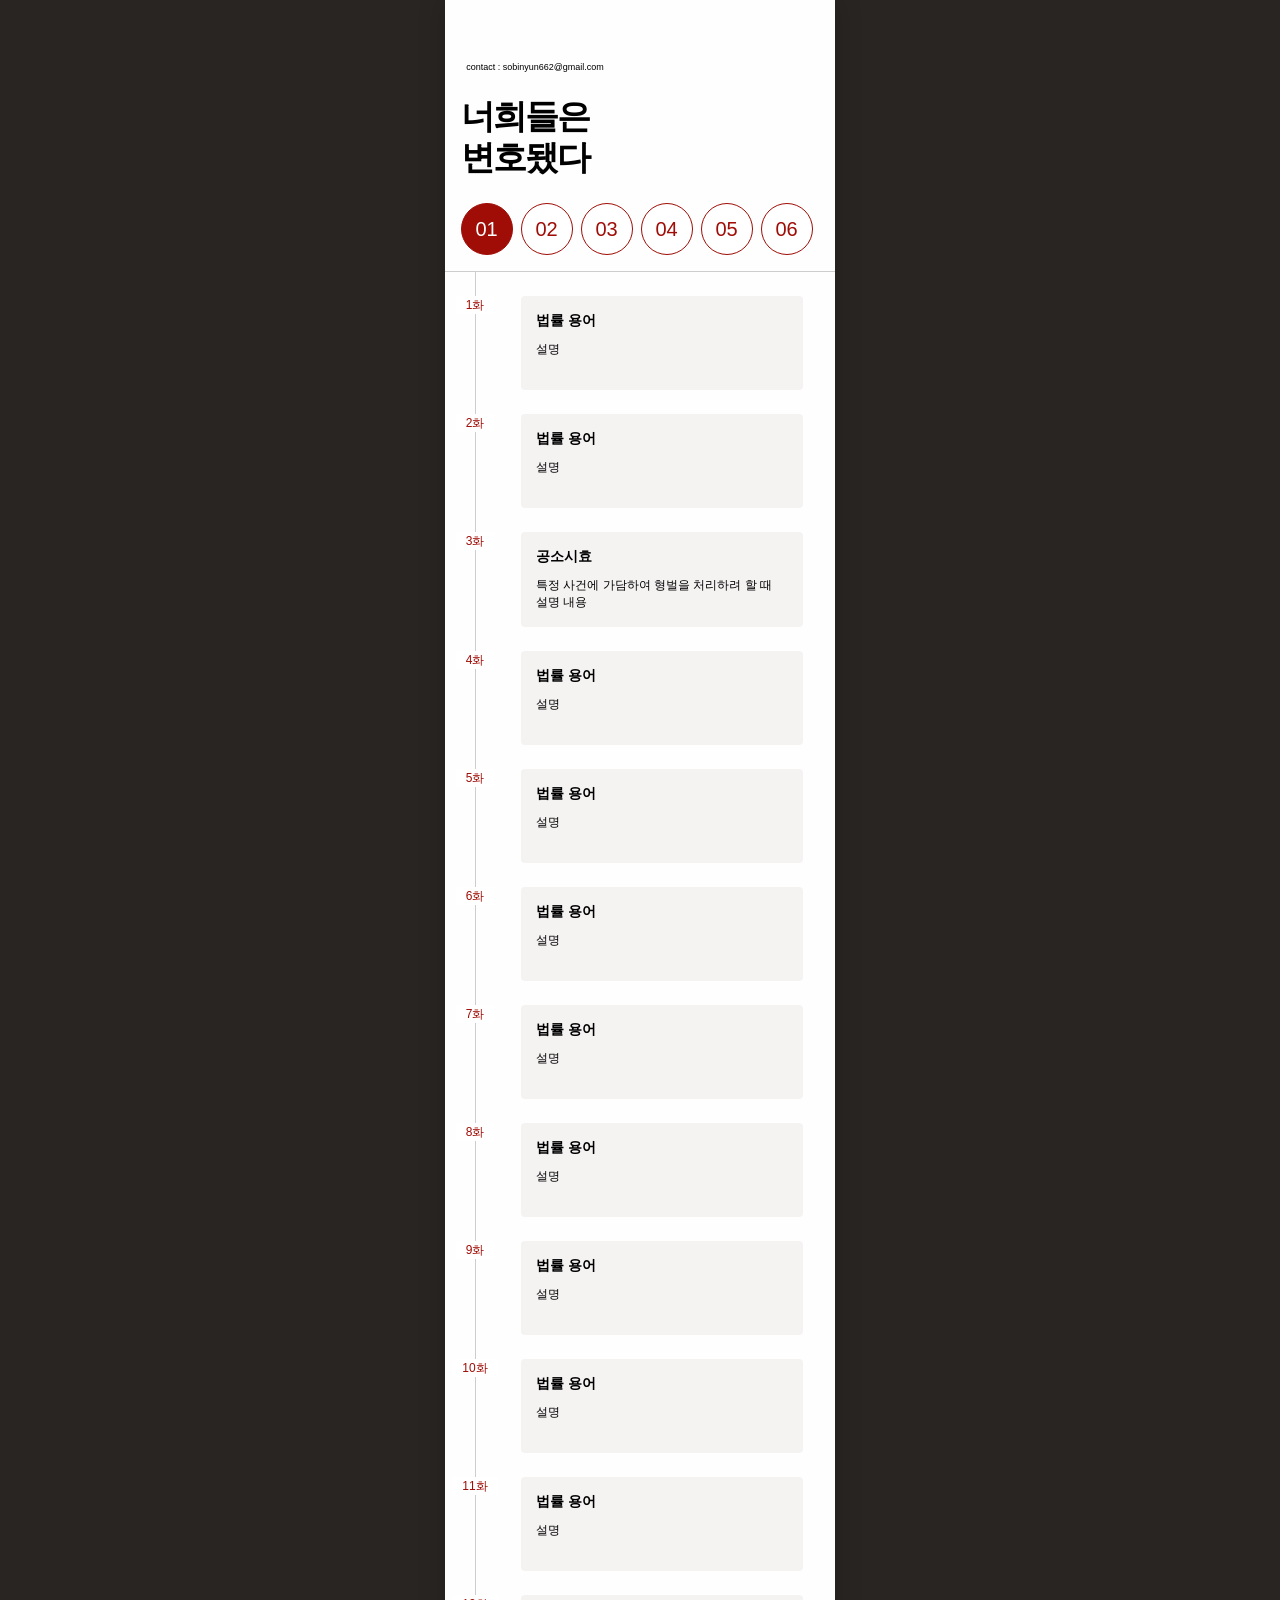
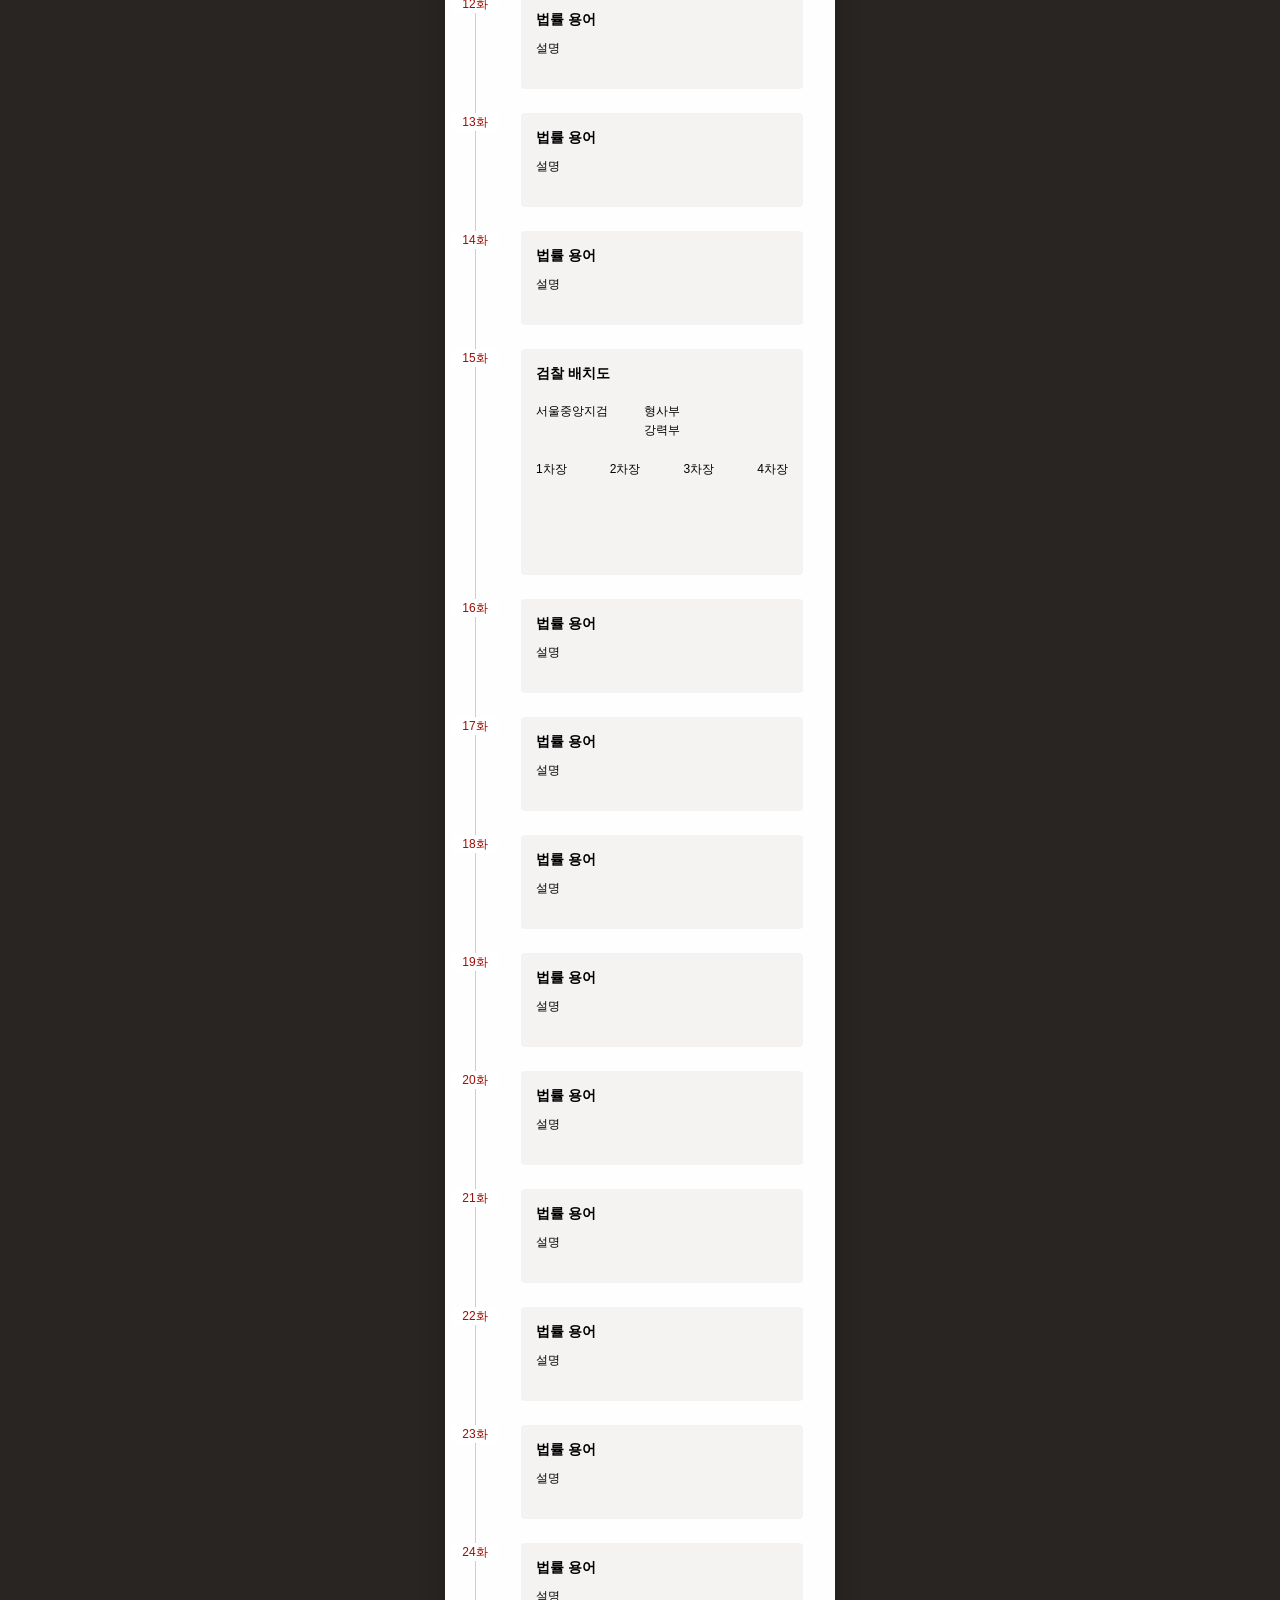
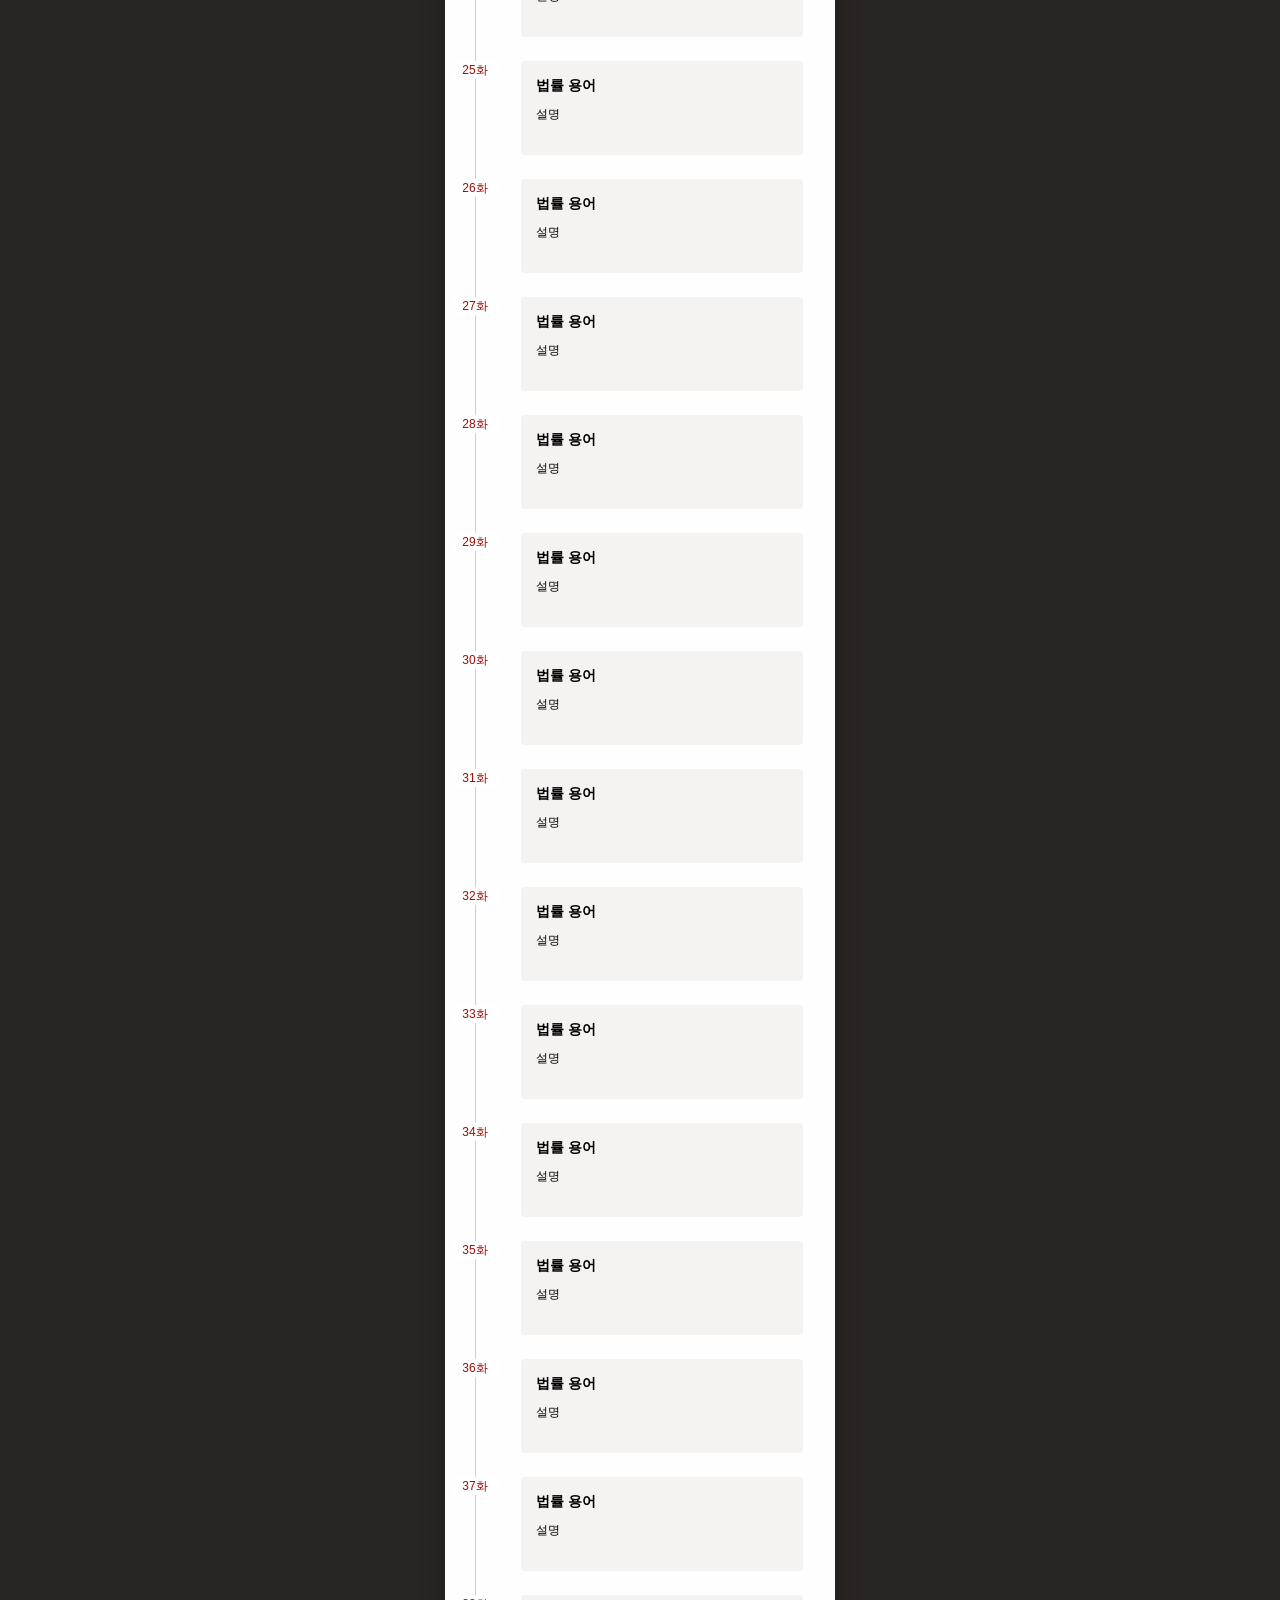
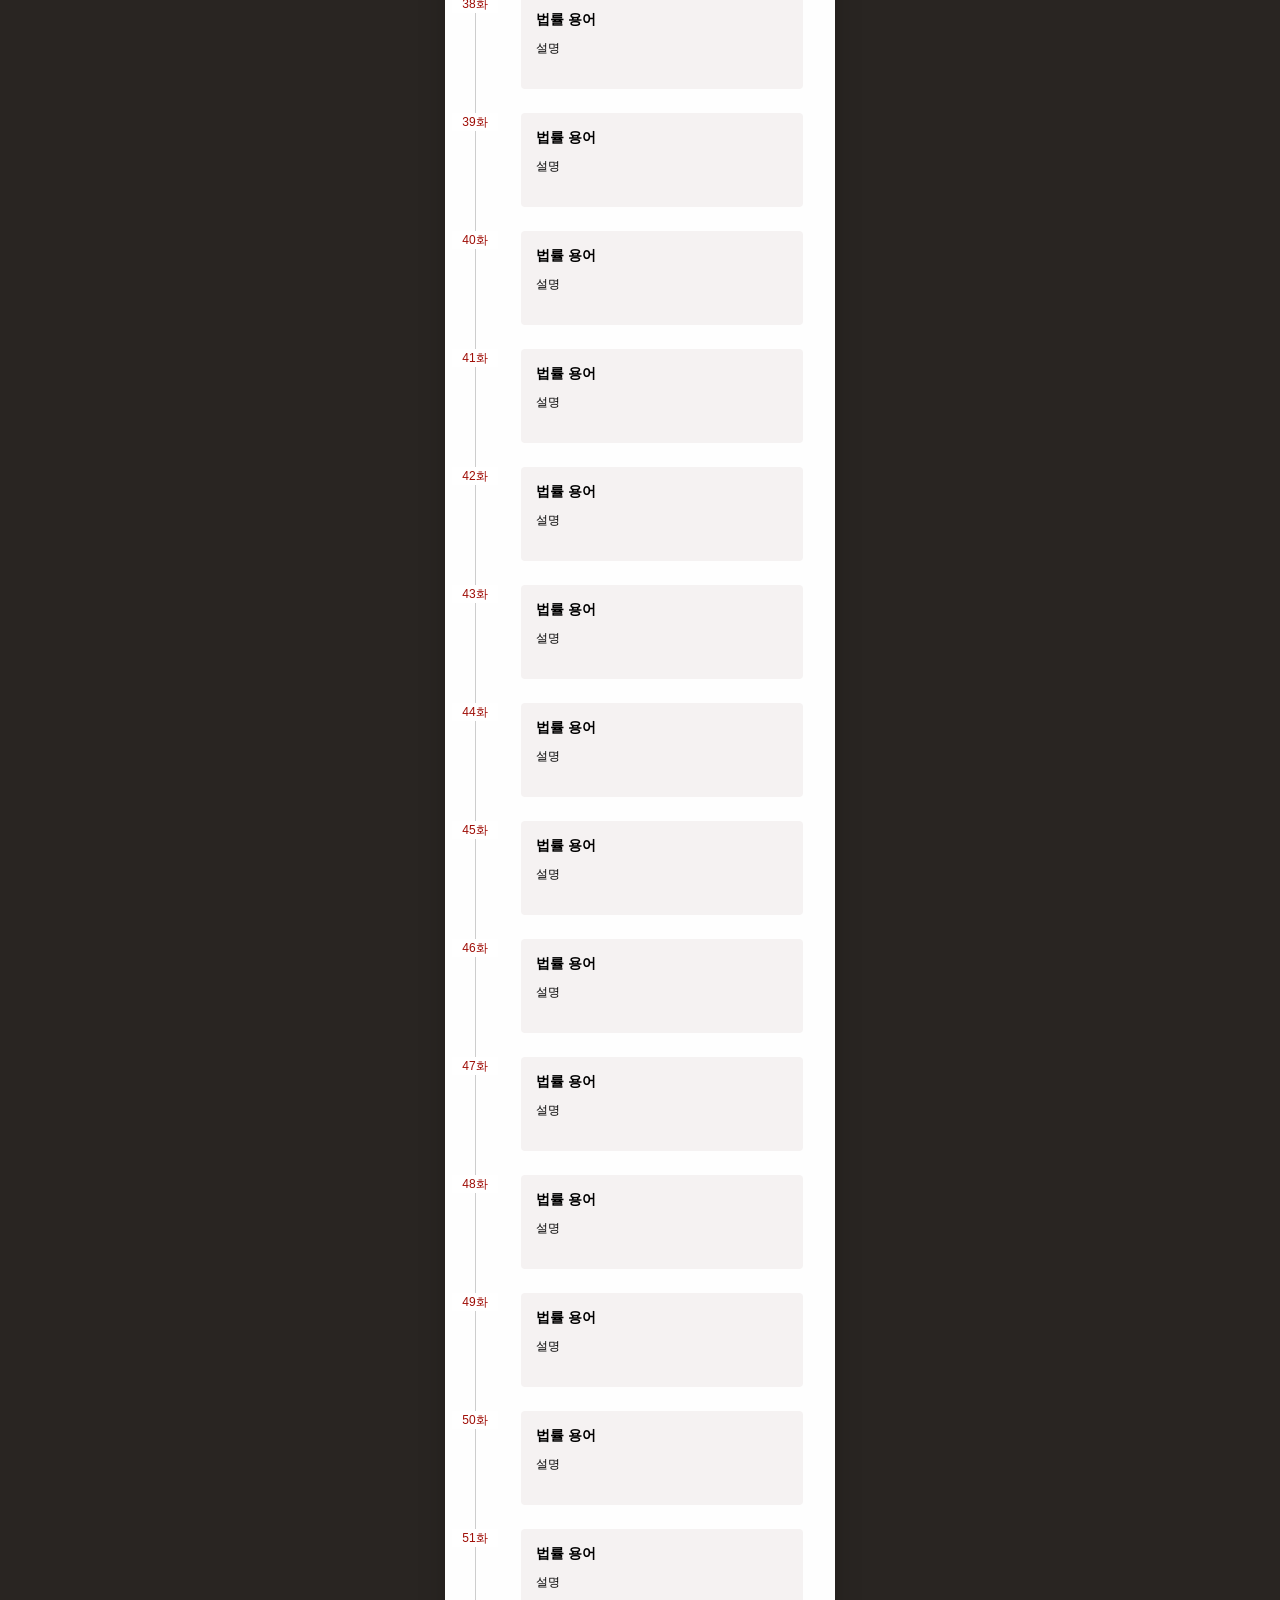
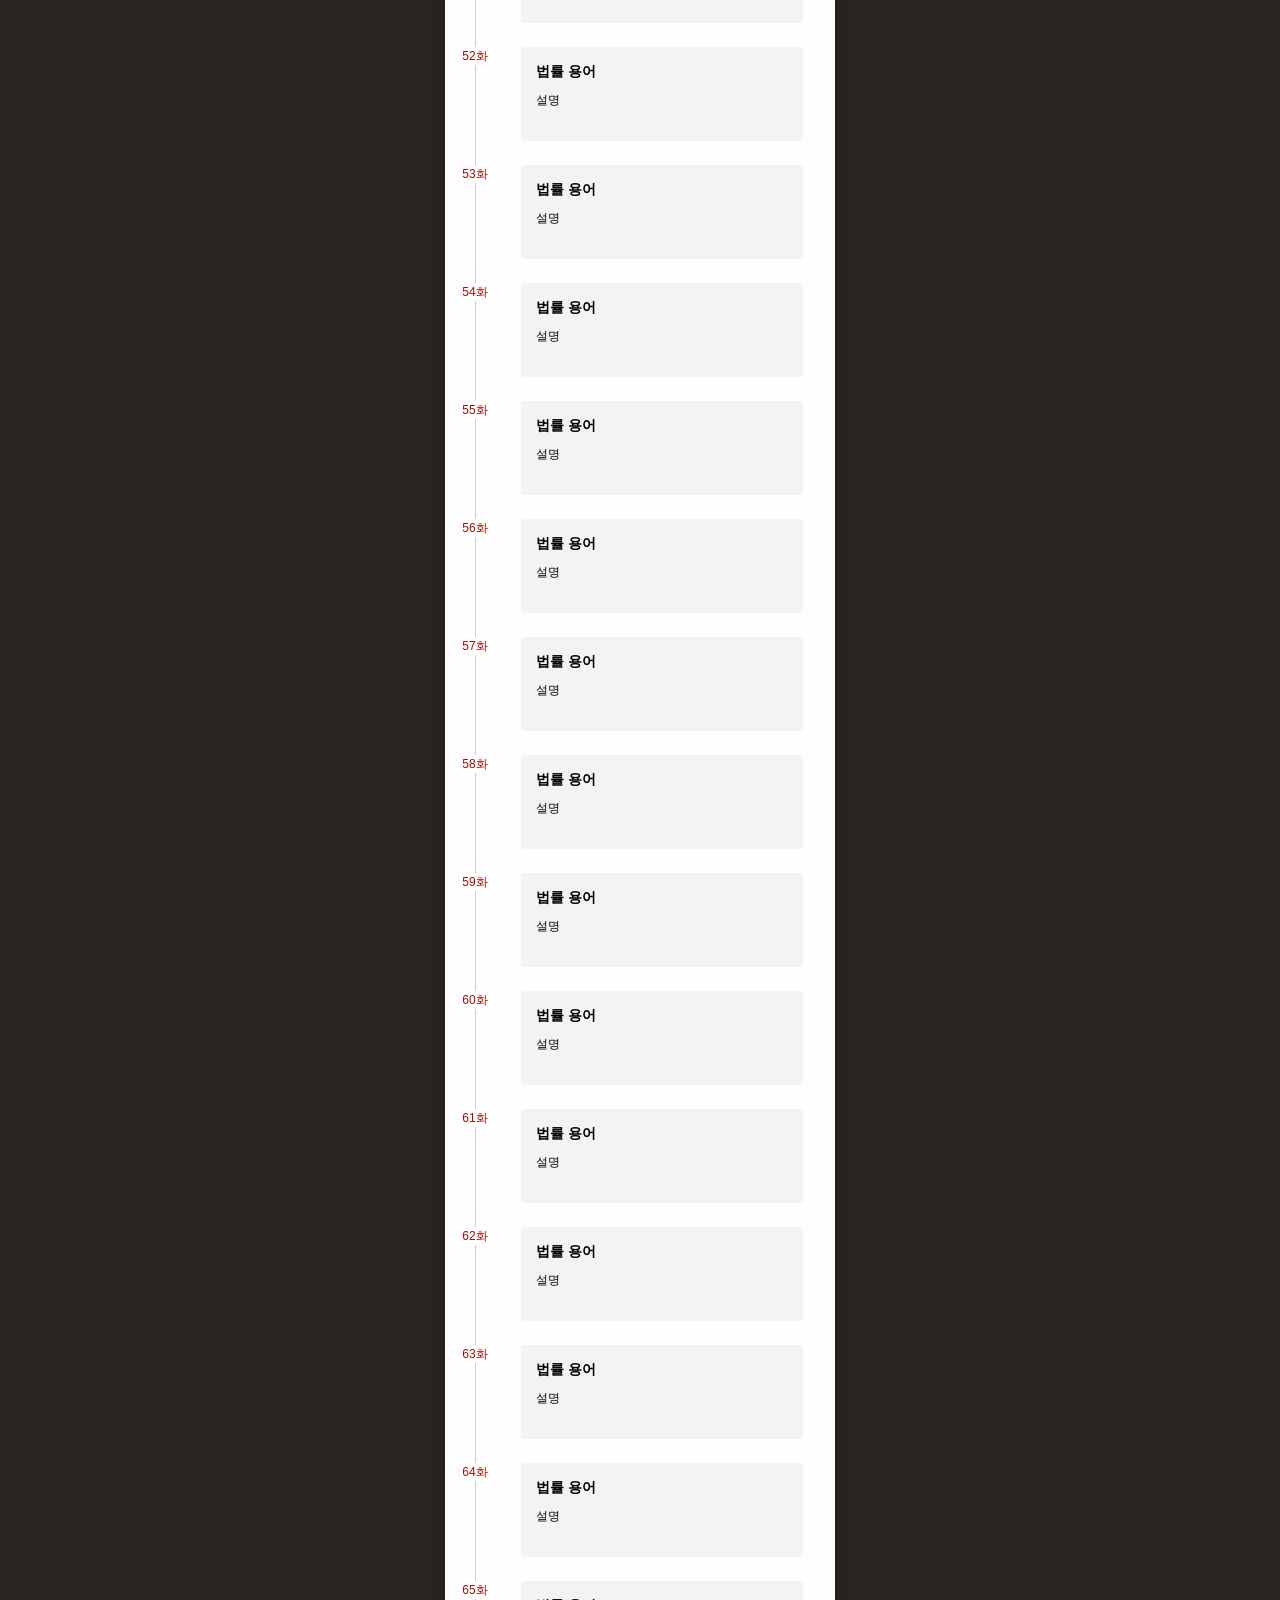
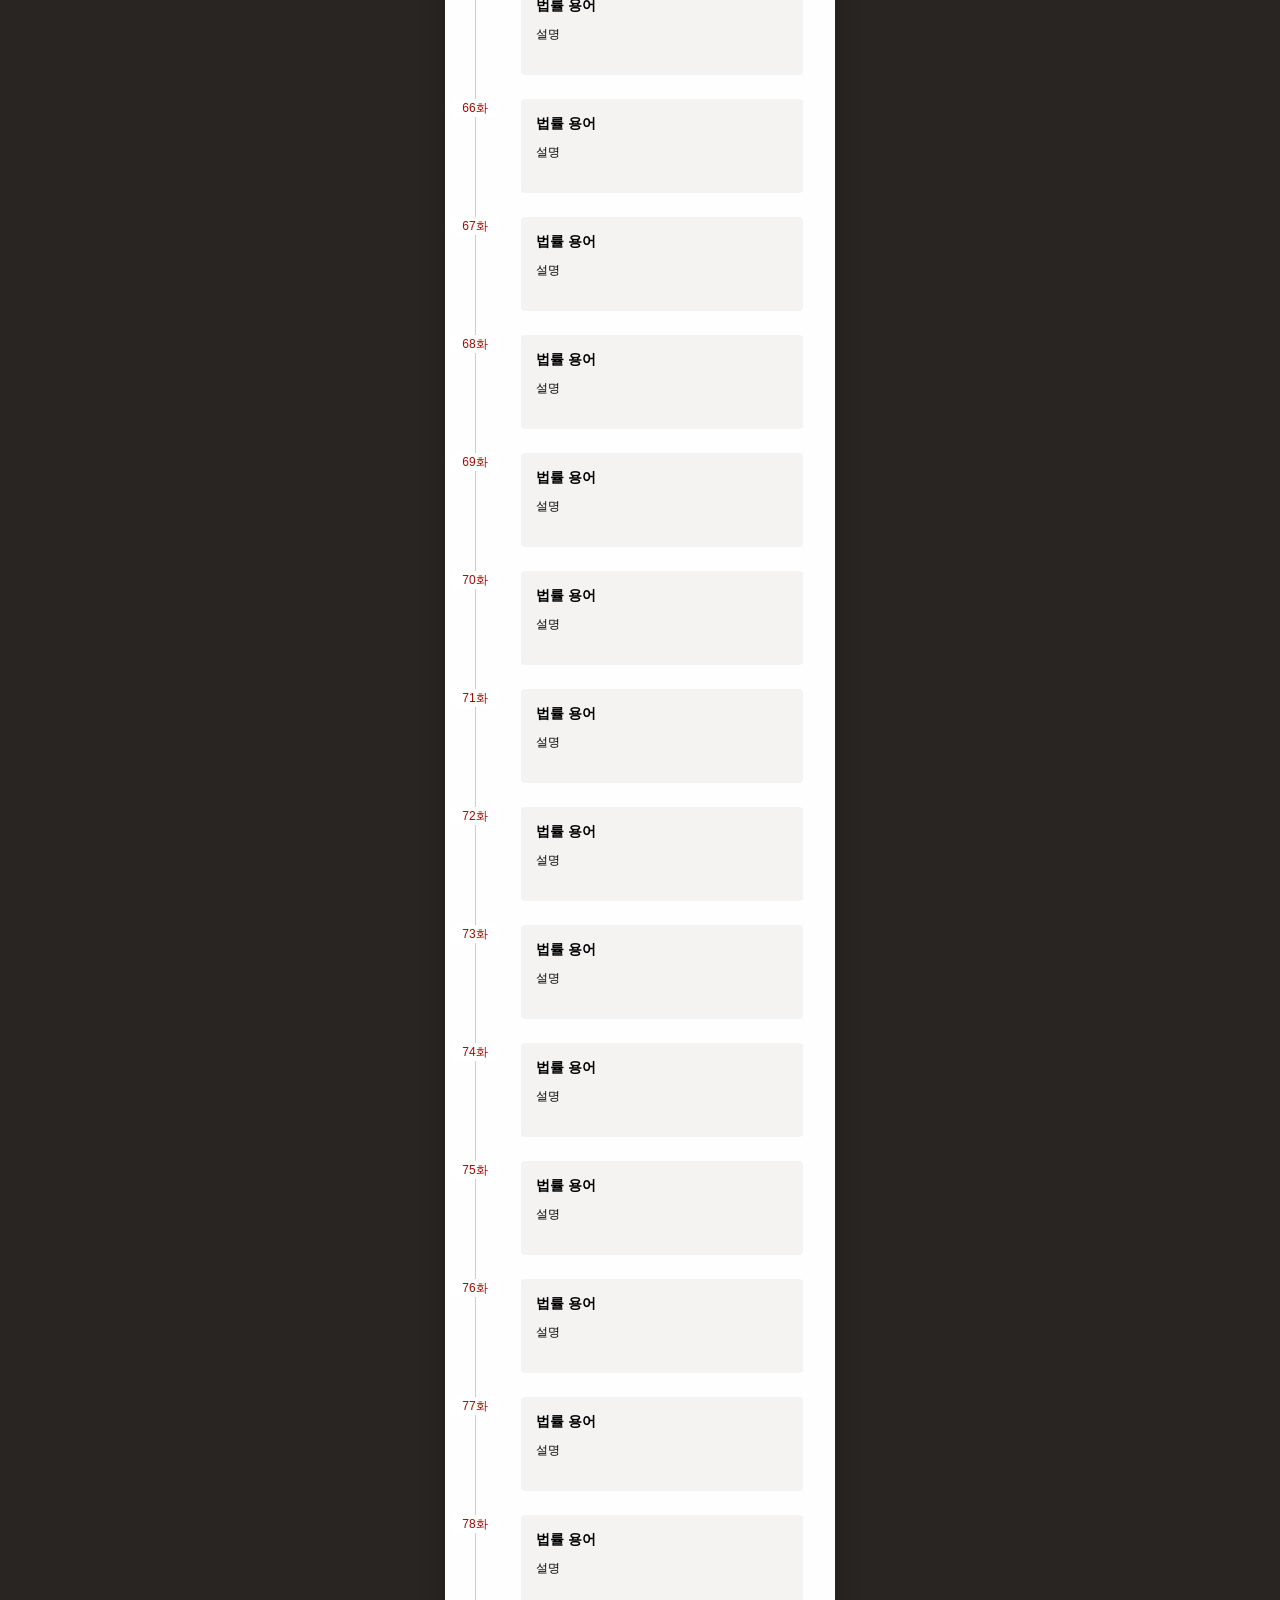
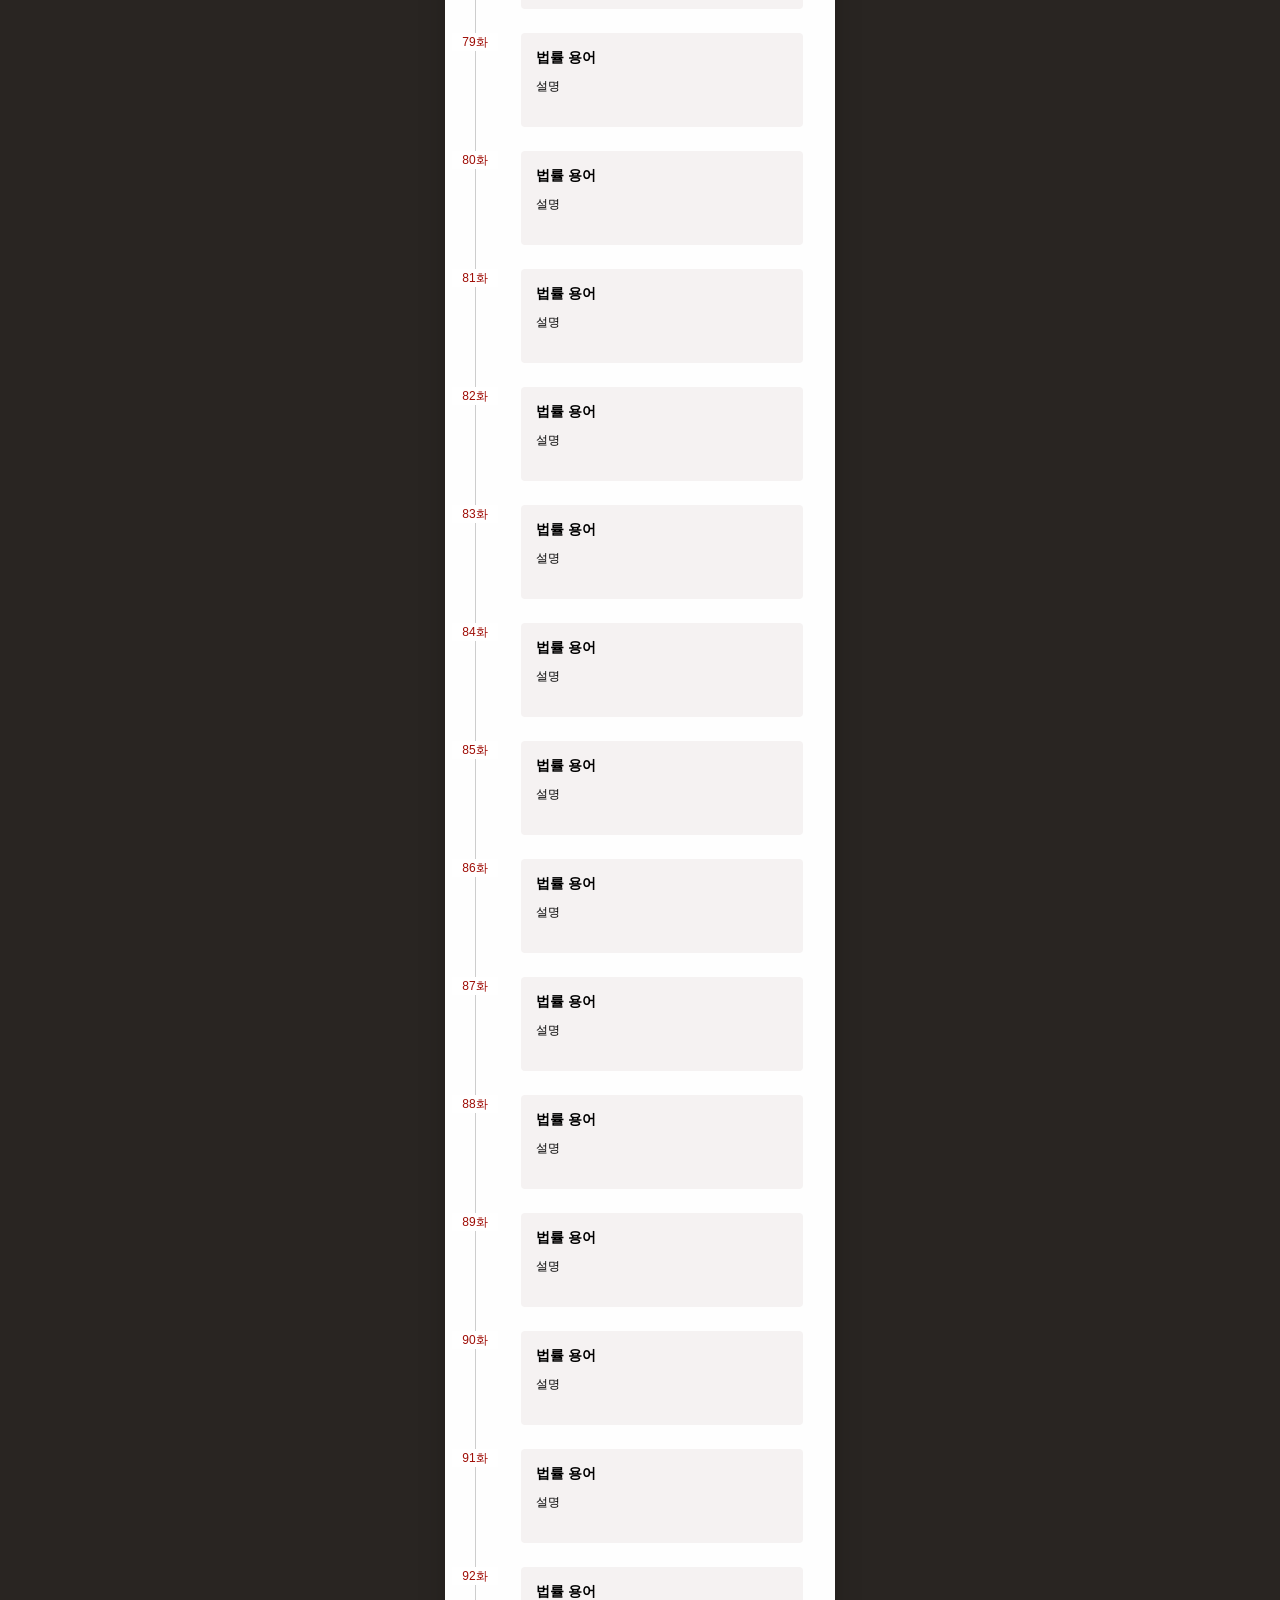
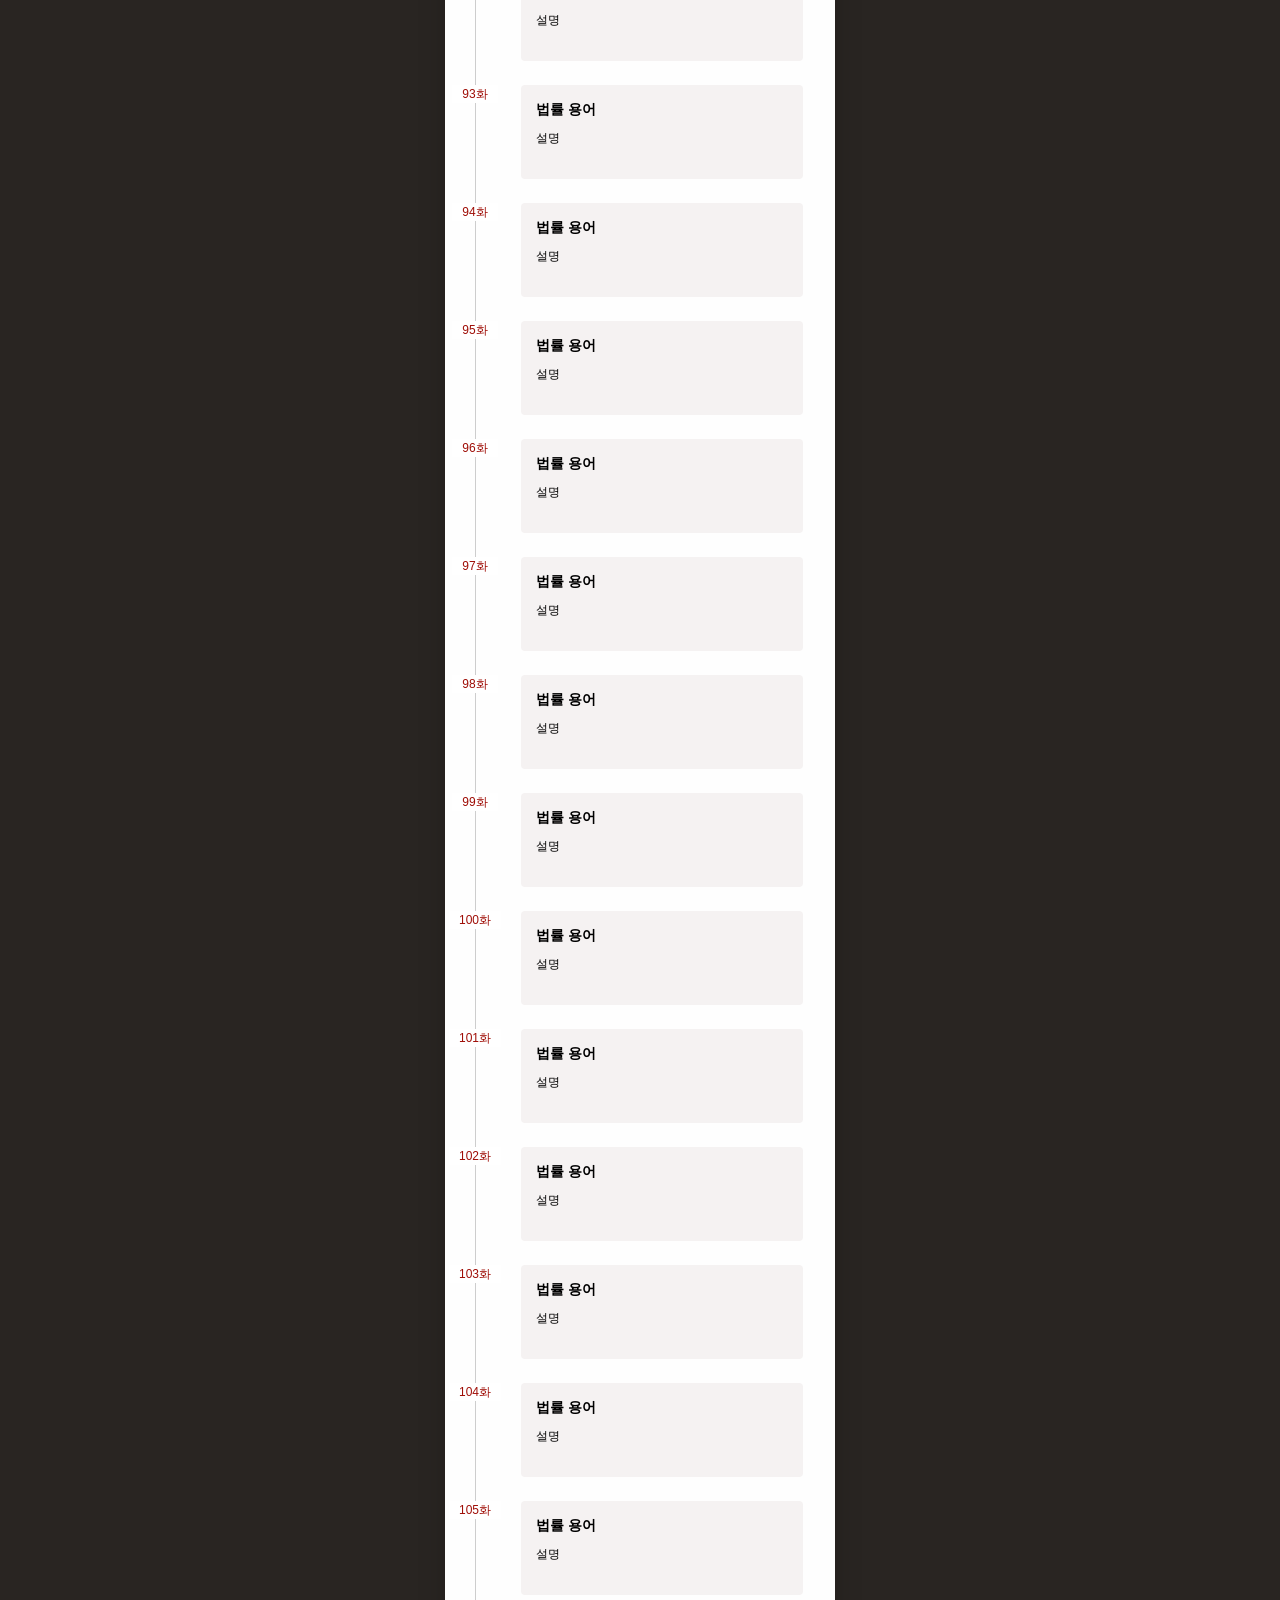
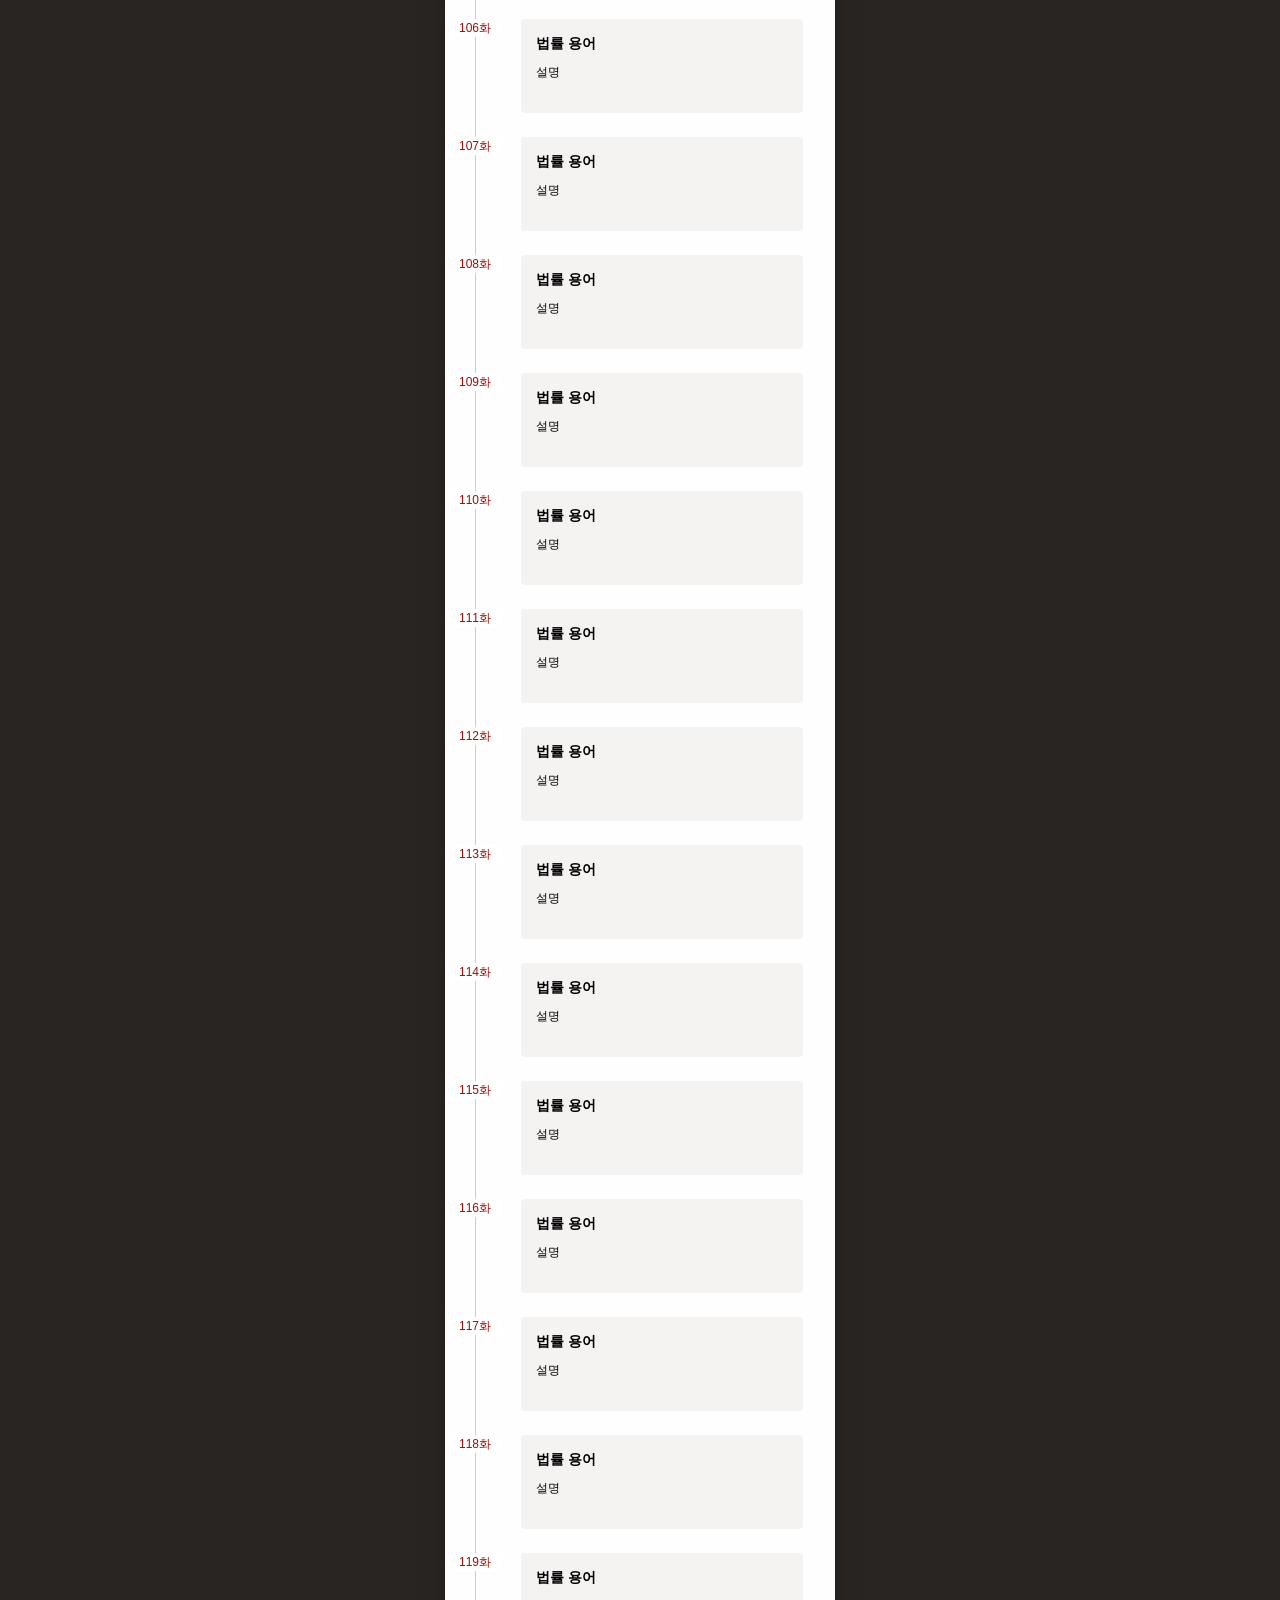
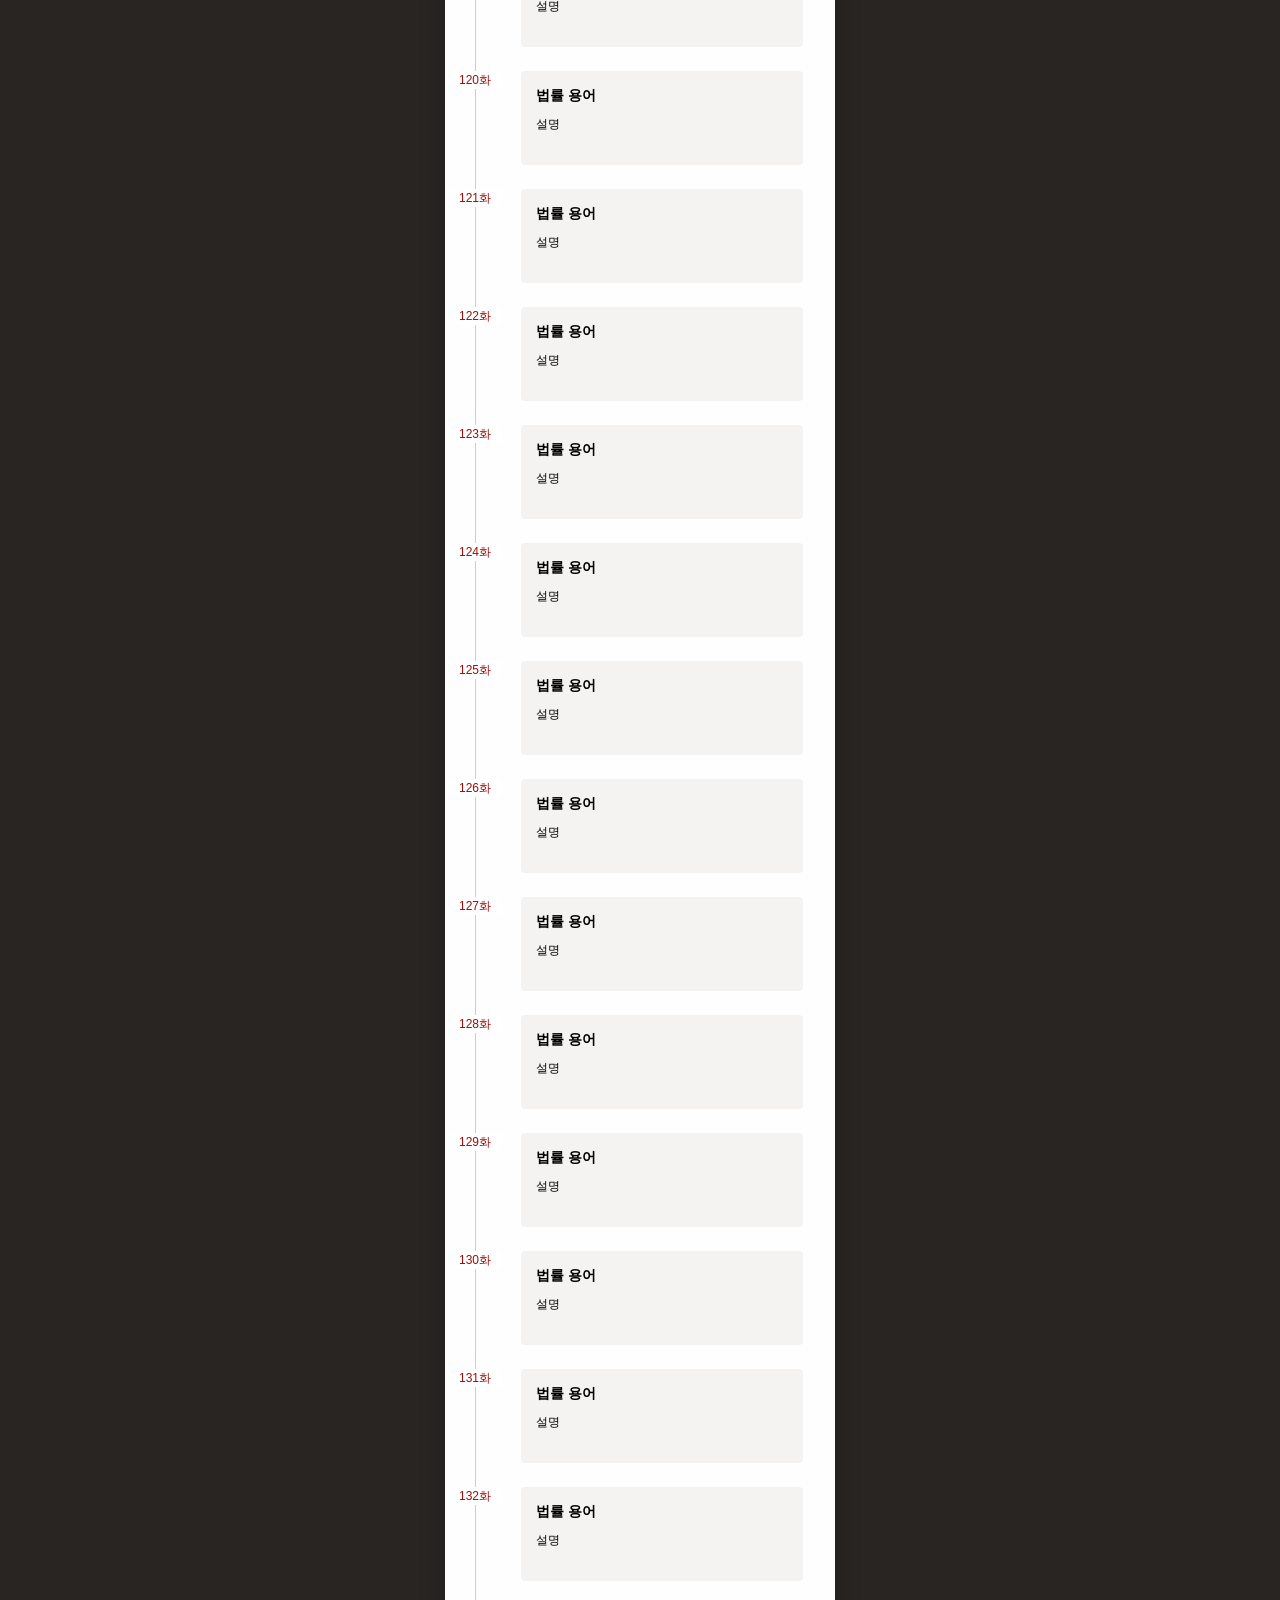
==== commit 058ae809: "진짜찐막" ====
--- a/index.html
+++ b/index.html
@@ -5,7 +5,7 @@
     <meta name="viewport" content="width=device-width, initial-scale=1.0" />
     <title>너희들은 변호됐다</title>
     <link rel="stylesheet" href="./css/styles.css" />
-    <script src="./js/app.js"></script>
+    <script src="./js/app.js" defer></script>
   </head>
   <body>
     <div class="mobile-page">
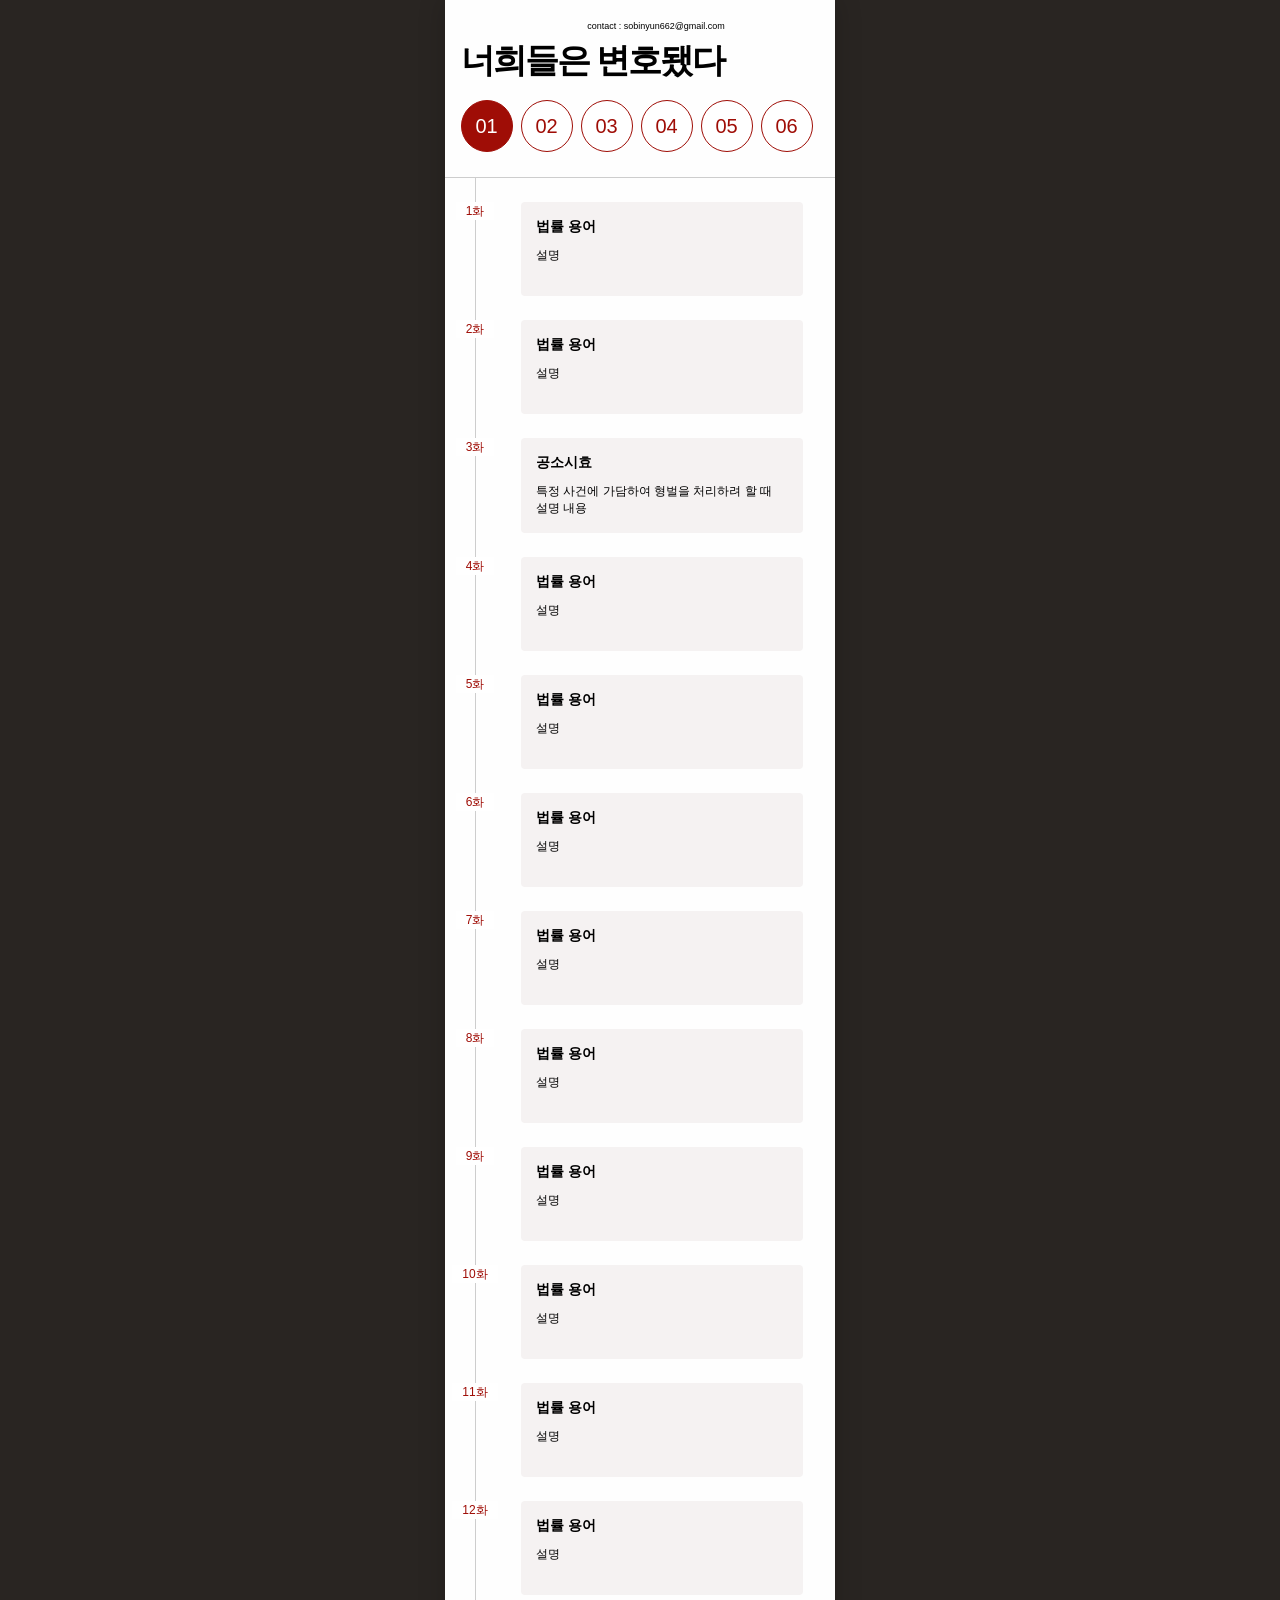
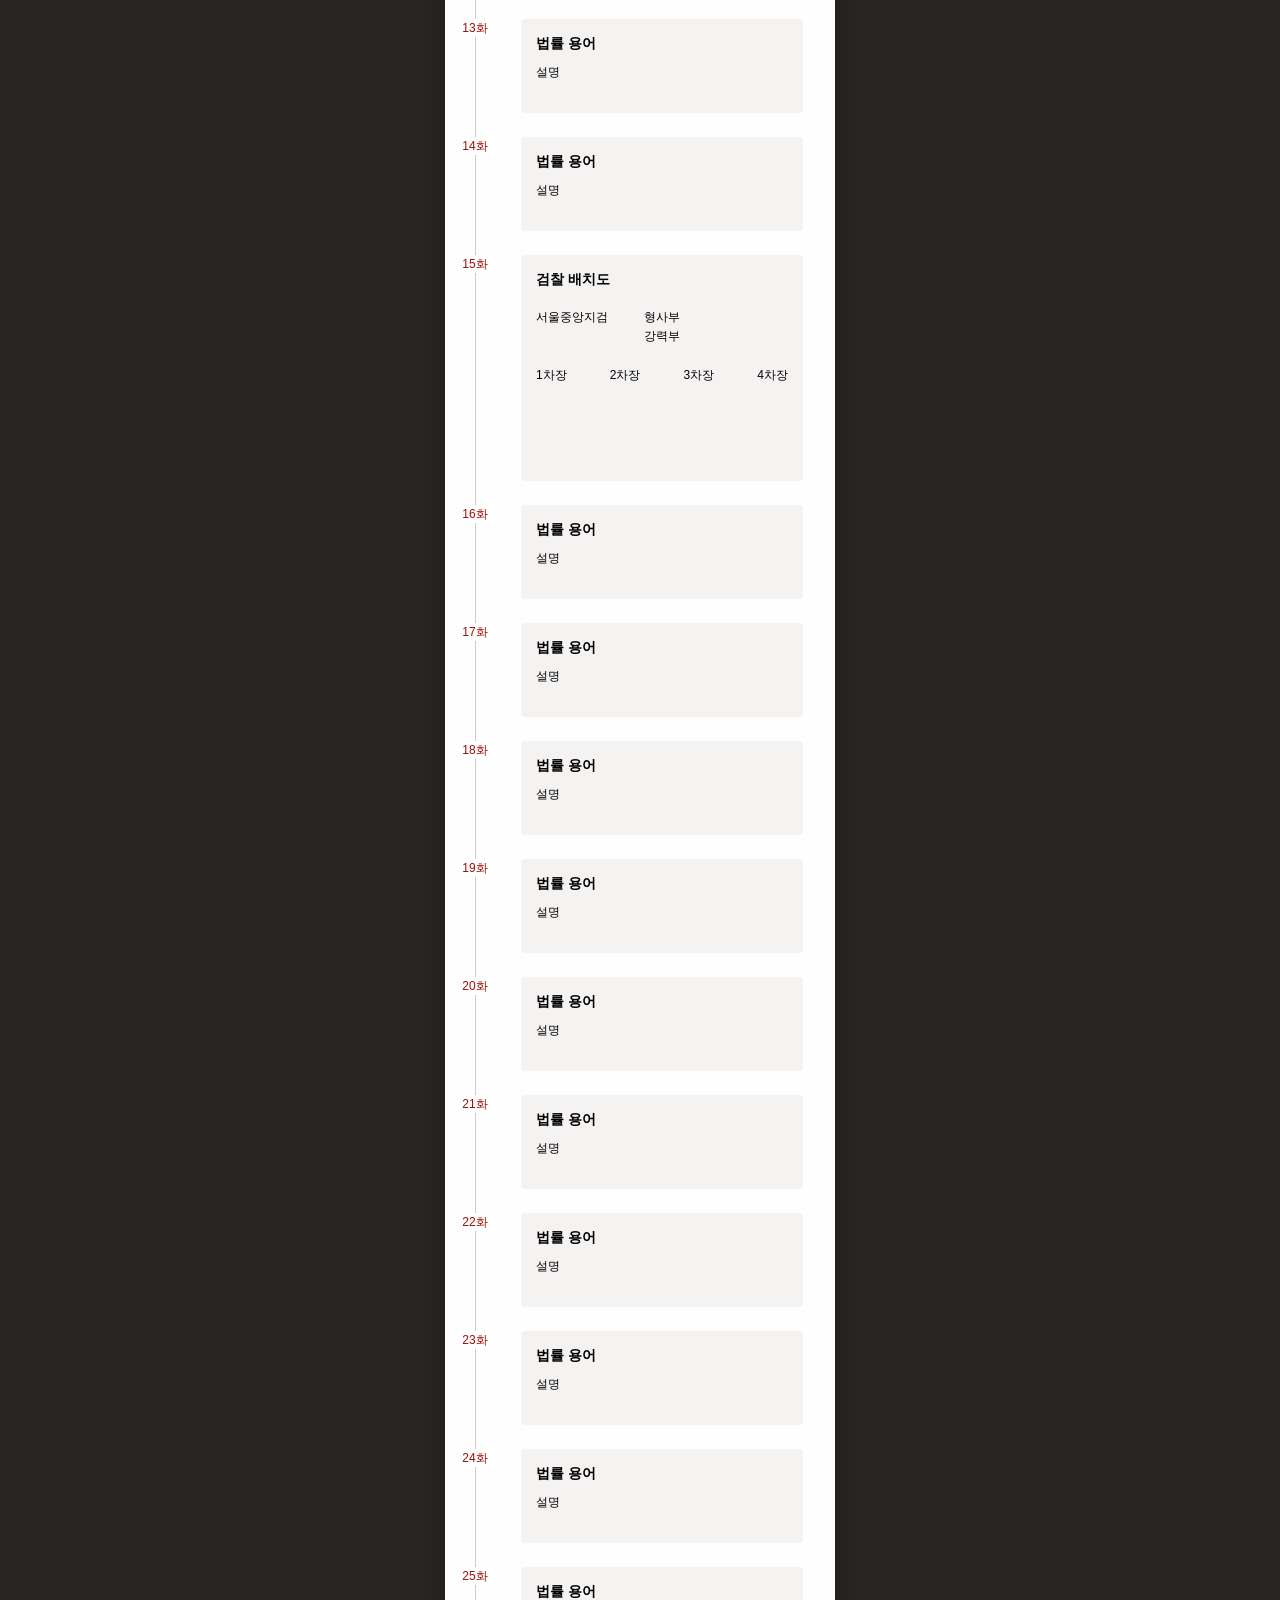
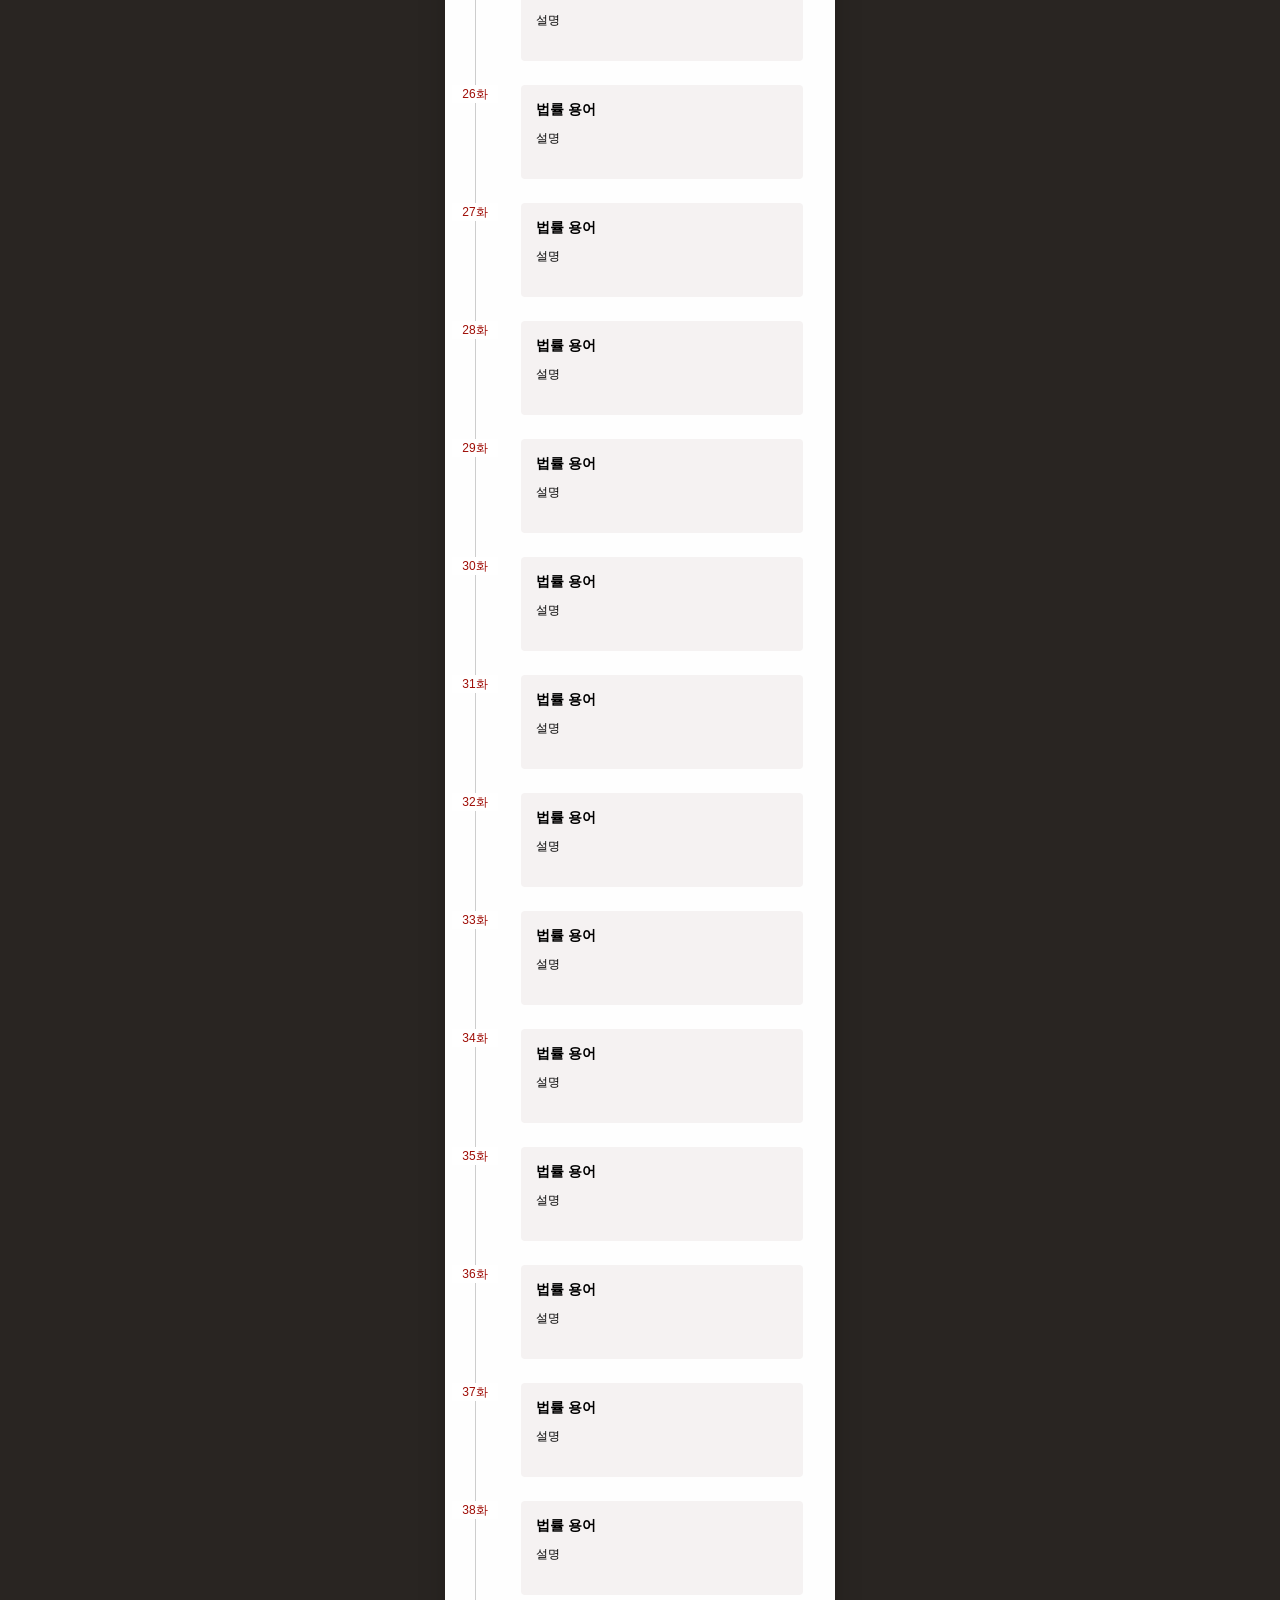
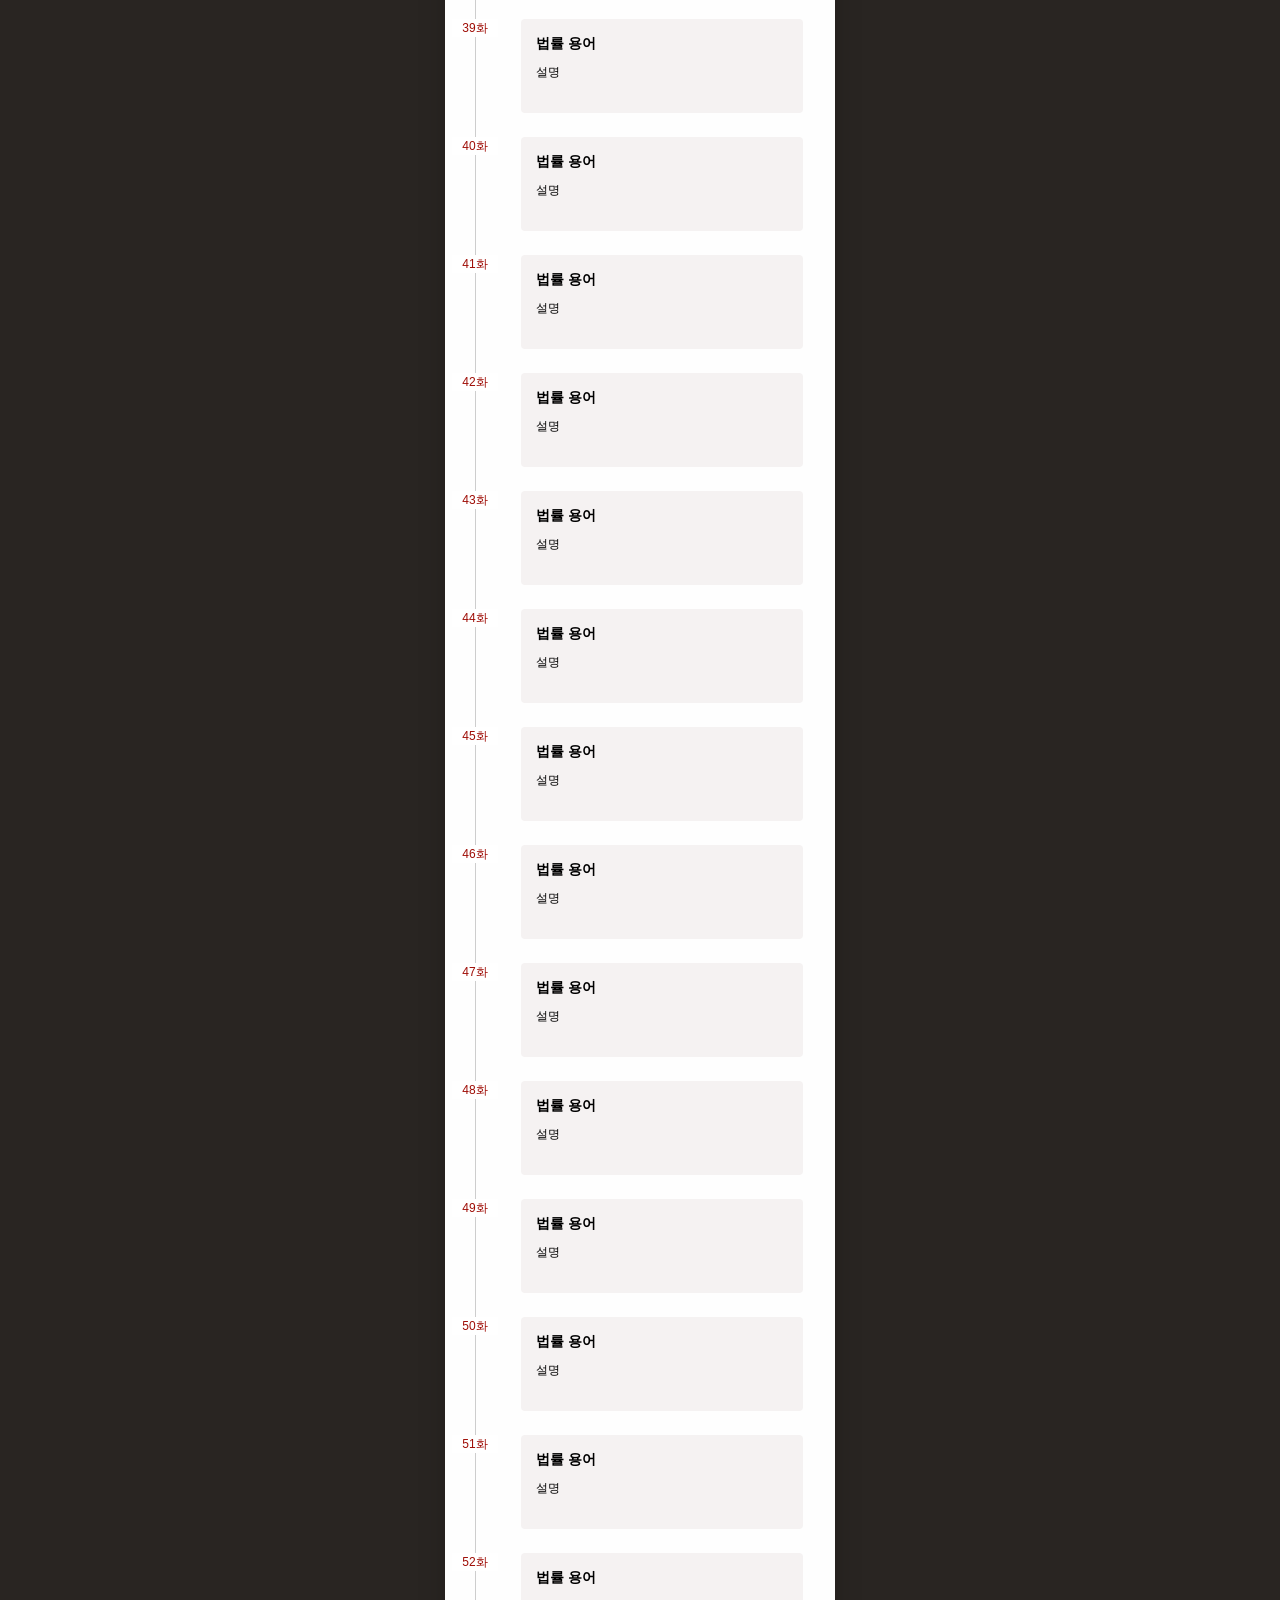
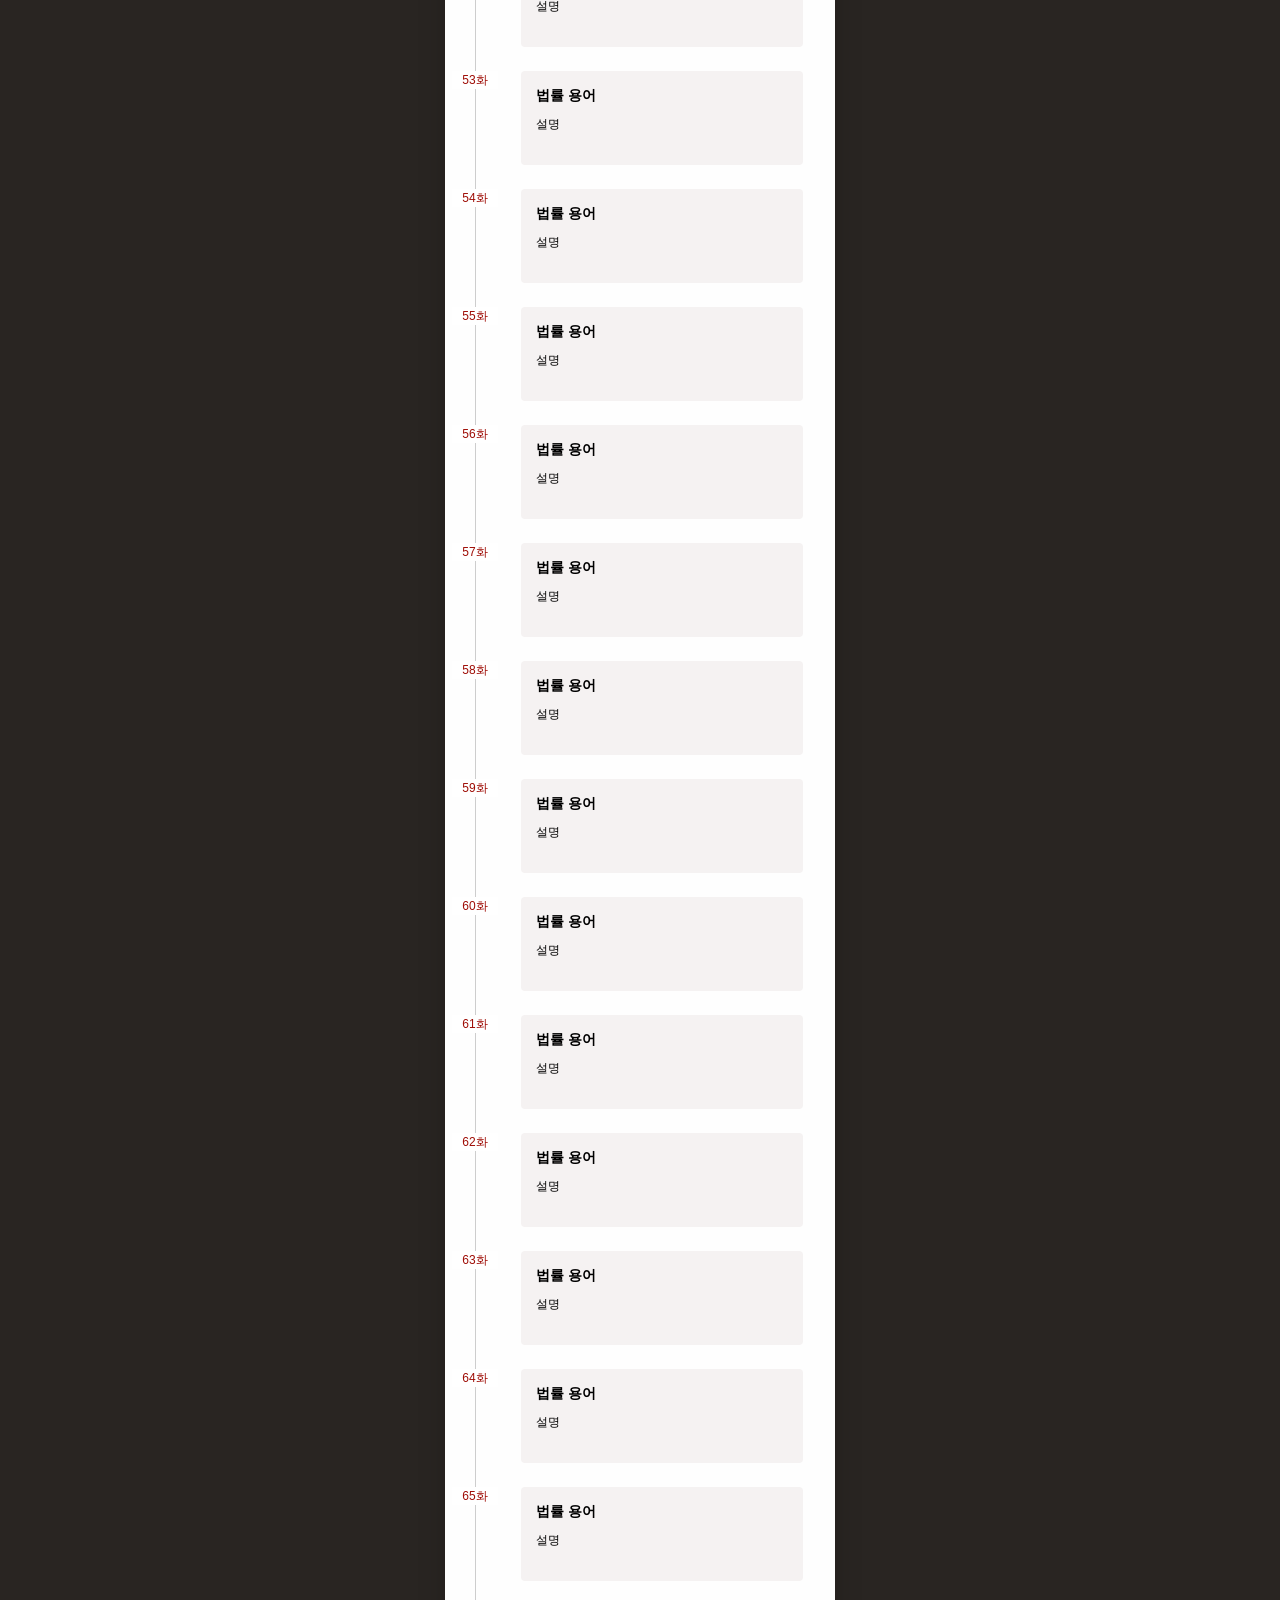
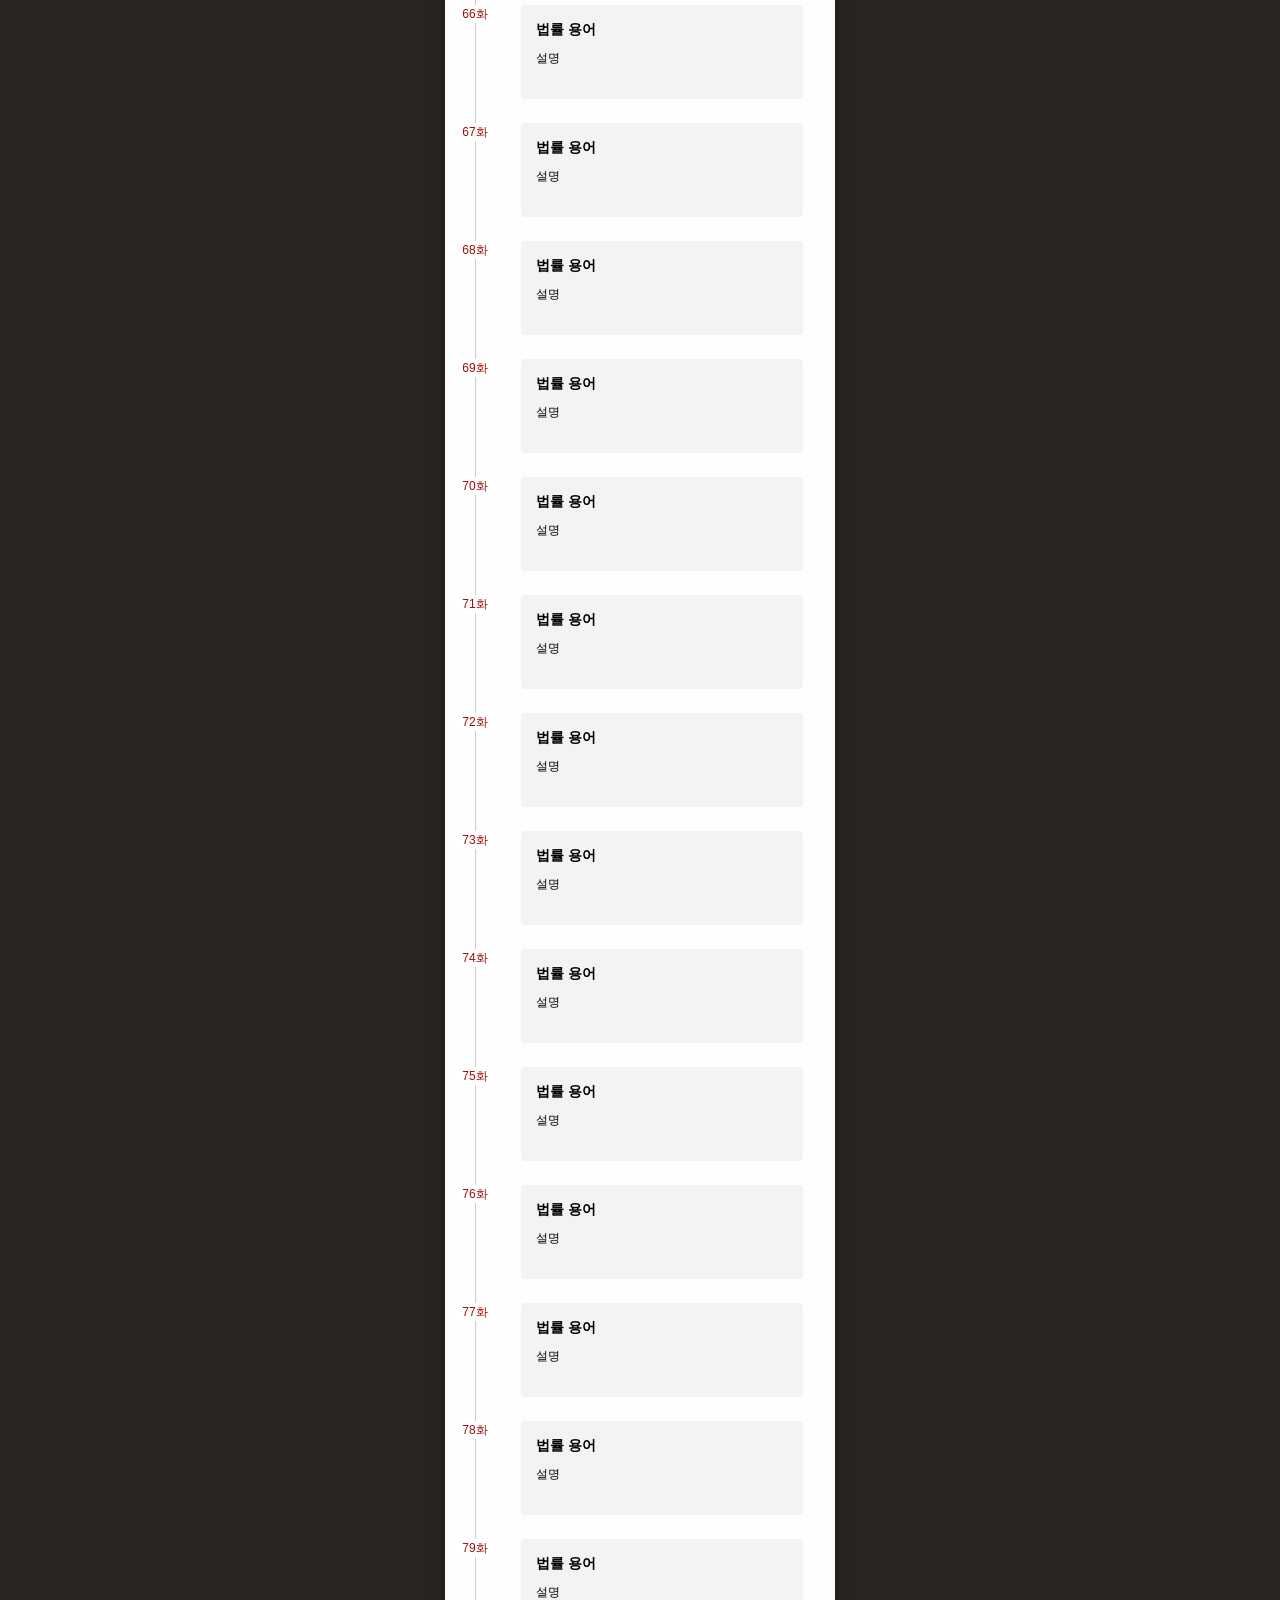
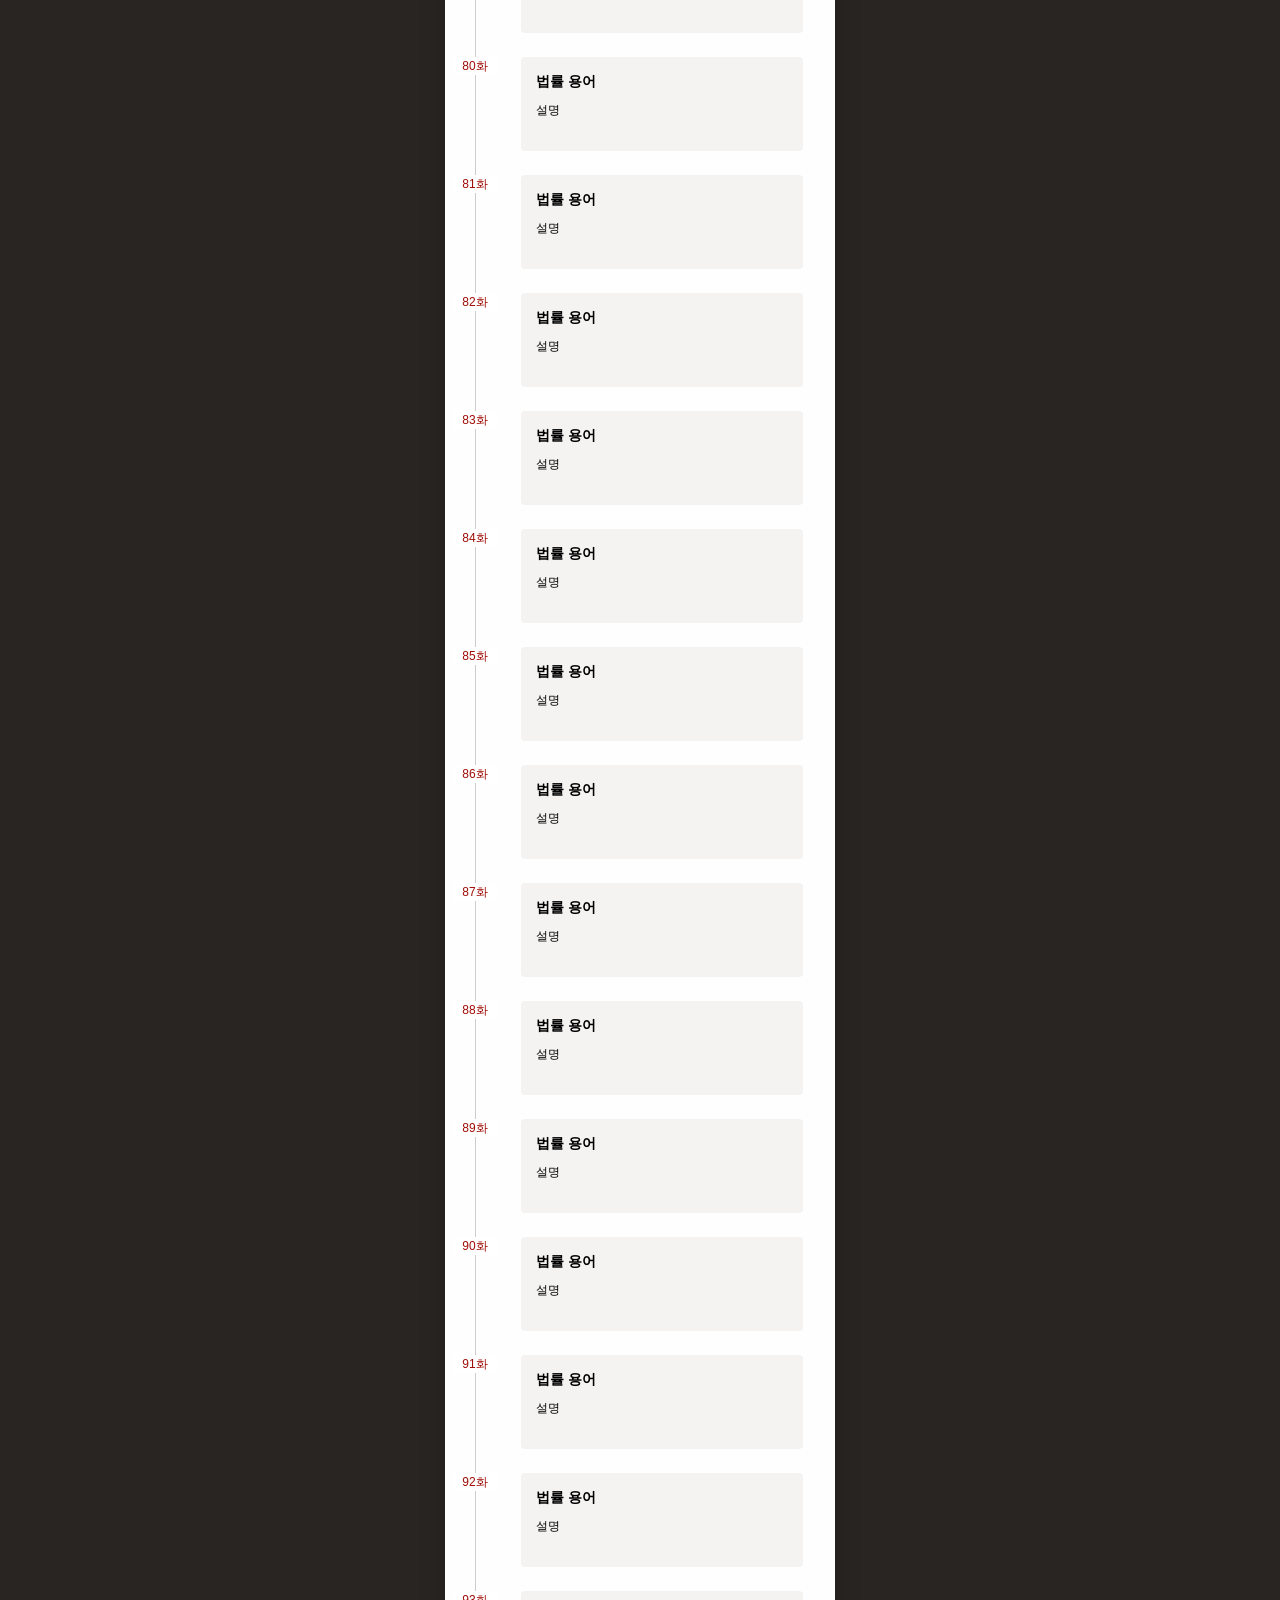
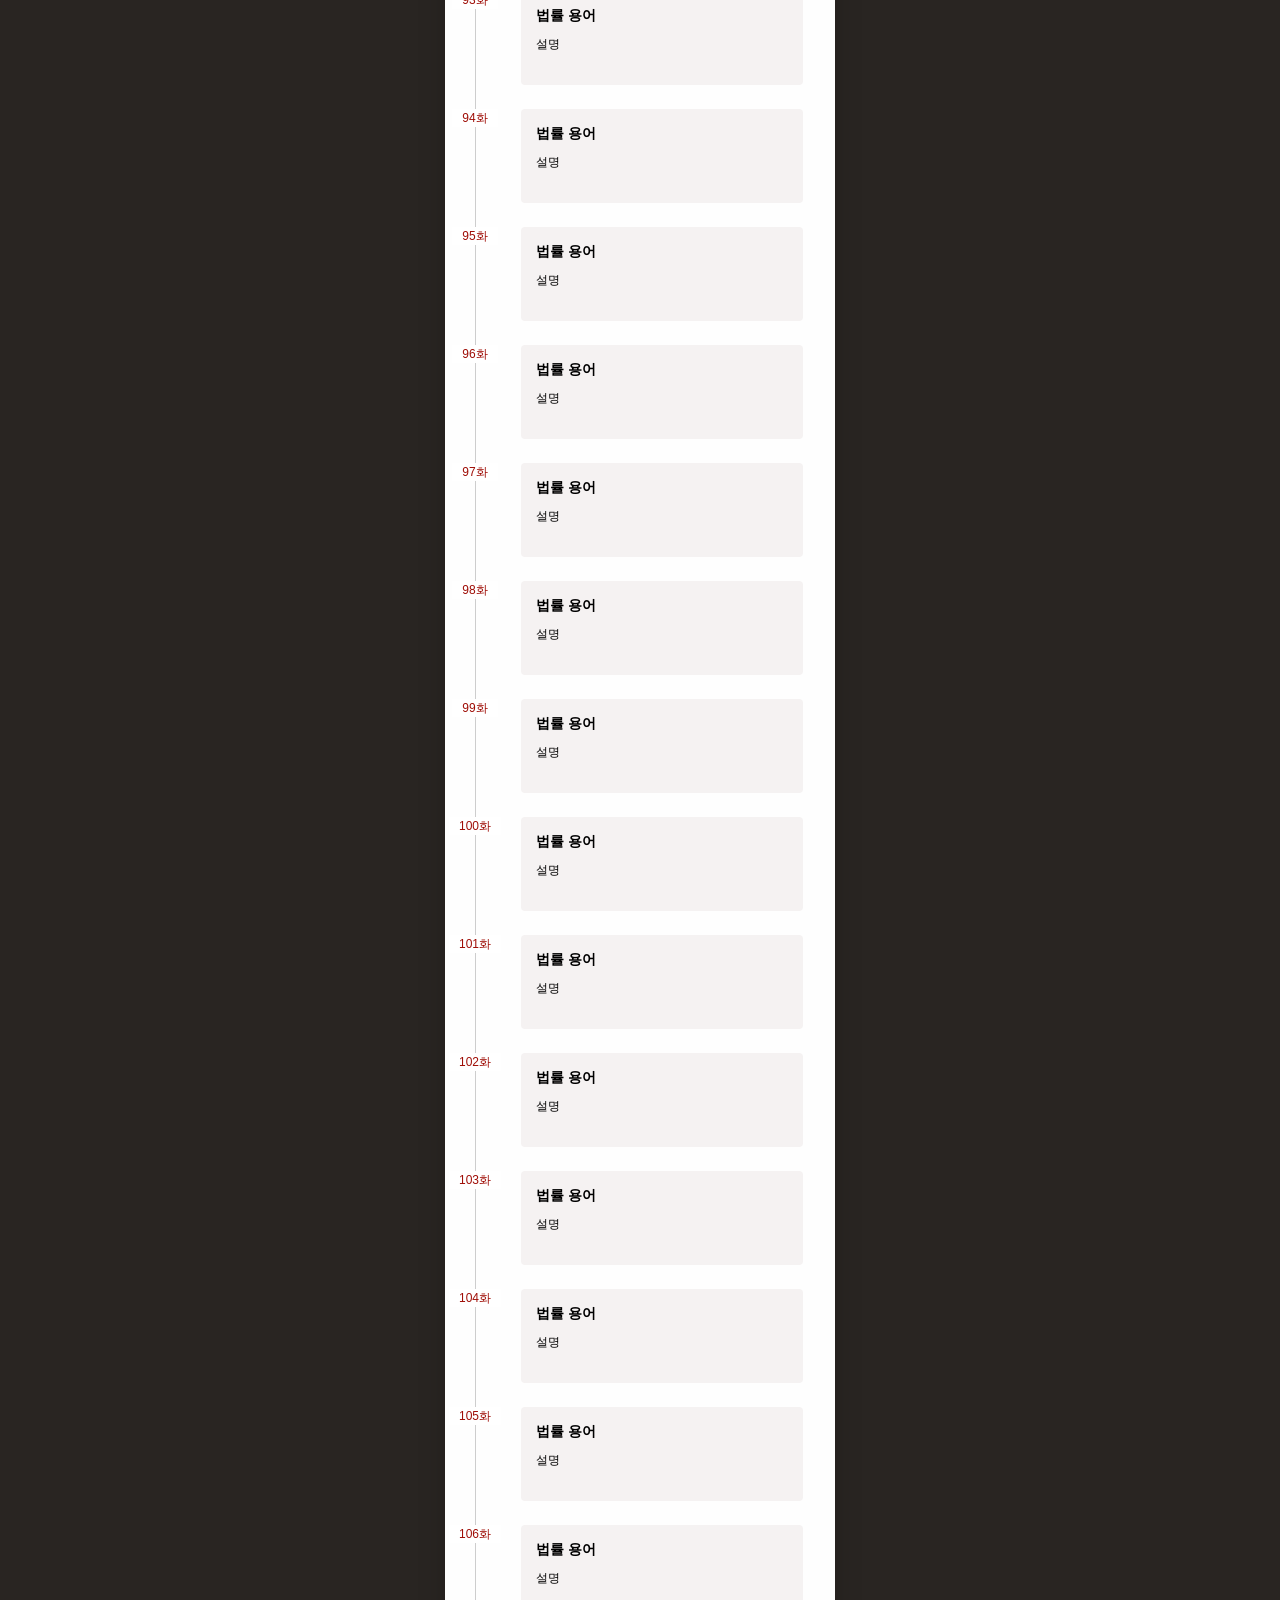
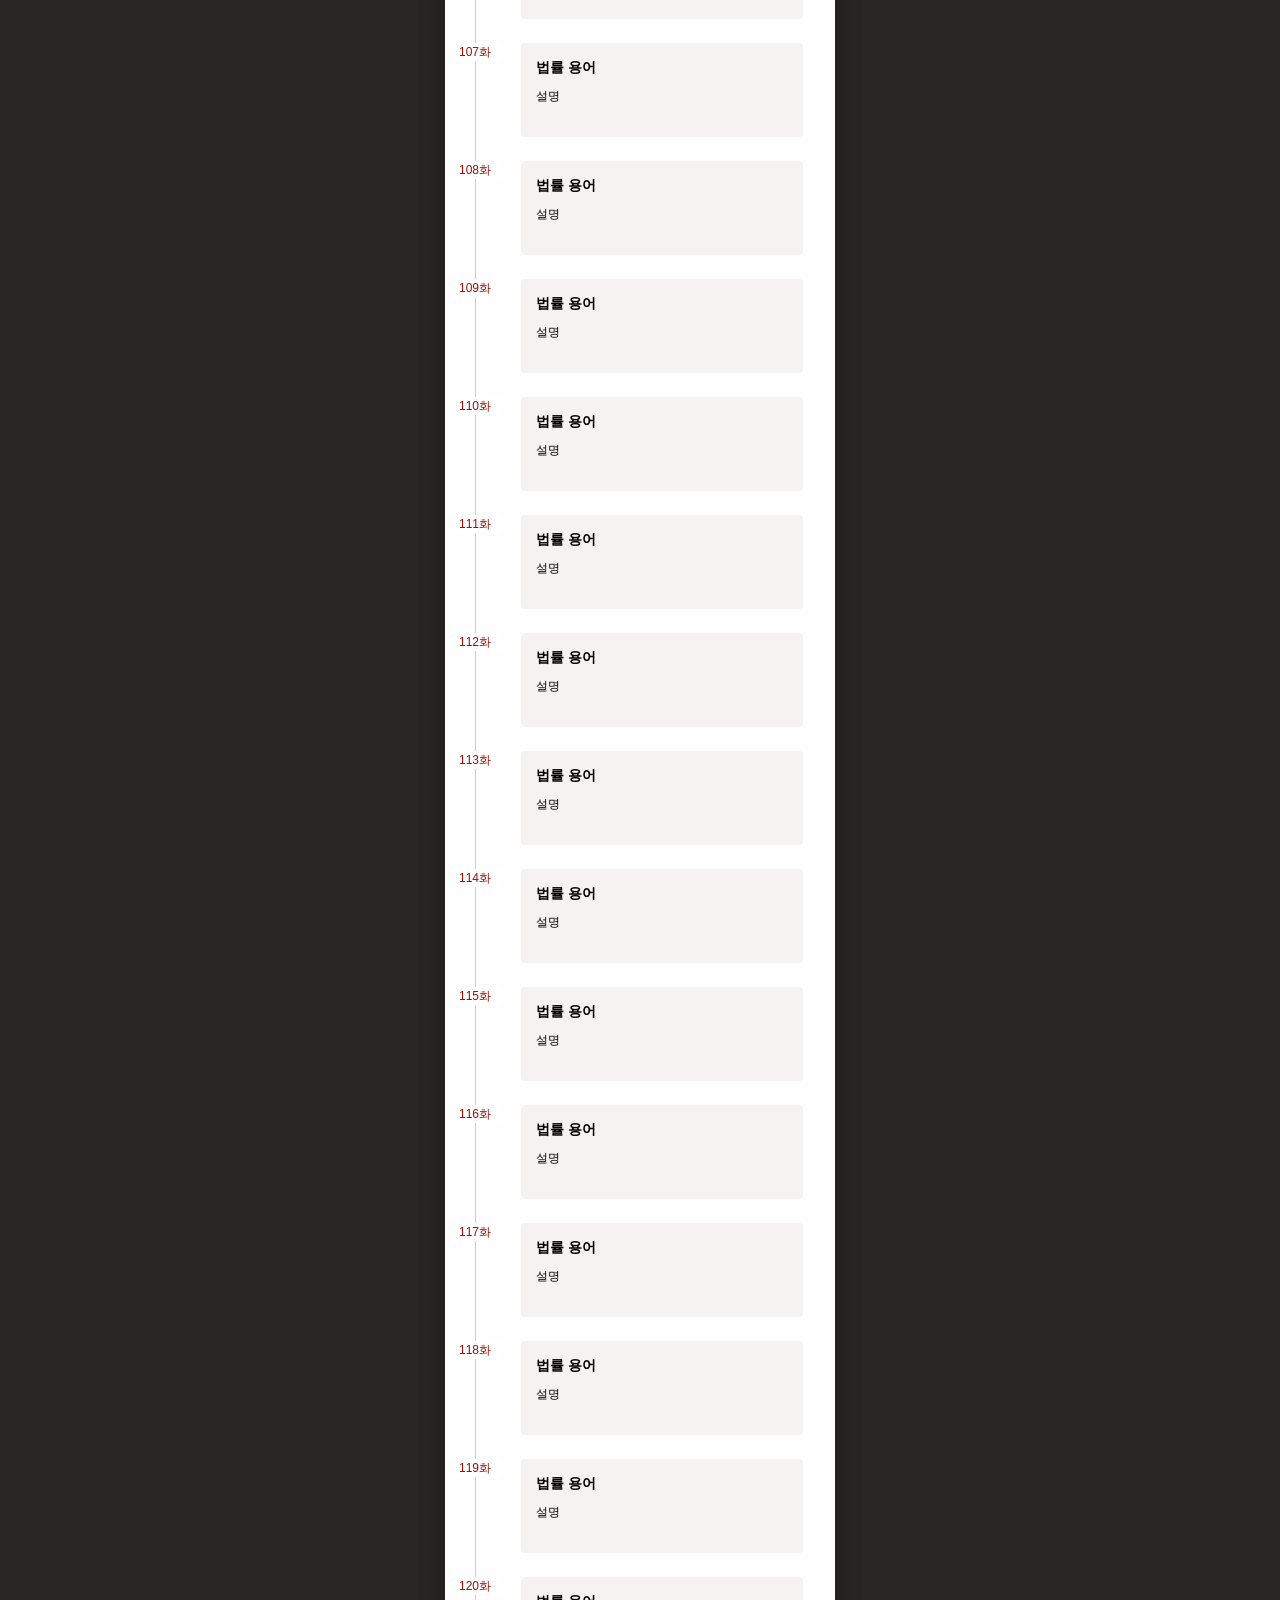
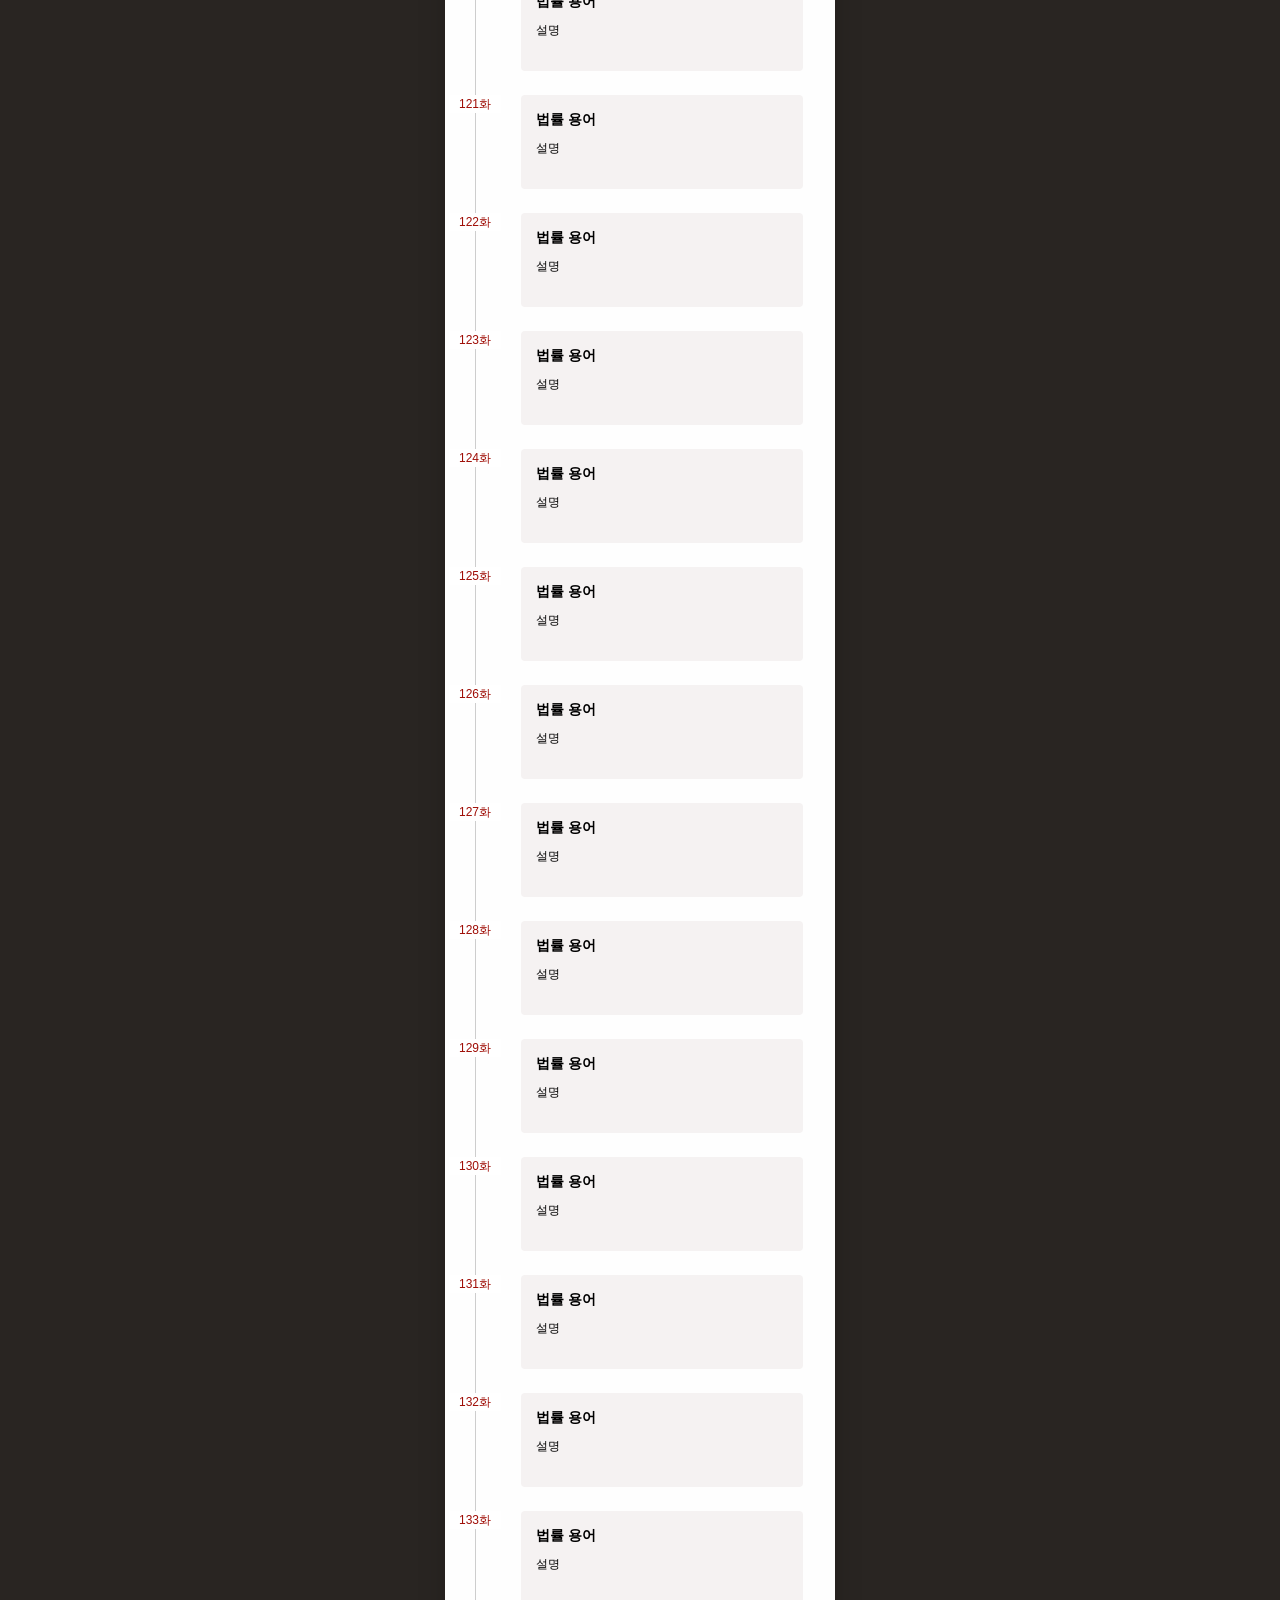
==== commit ad2ea6f4: "헤더줄임" ====
--- a/index.html
+++ b/index.html
@@ -14,7 +14,7 @@
         </div>
 
         <p class="contact">contact : sobinyun662@gmail.com</p>
-        <h1>너희들은<br />변호됐다</h1>
+        <h1>너희들은 변호됐다</h1>
 
         <nav class="navigation-wrapper" aria-label="에피소드 바로가기">
           <div class="navigation" id="navigation"></div>
--- a/css/styles.css
+++ b/css/styles.css
@@ -1,7 +1,7 @@
 /* 전체 디자인에서 재사용하는 값 */
 :root {
   --page-width: 390px;   /* 모바일 화면 기준 너비 */
-  --header-height: 272px; /* 고정 헤더 전체 높이 */
+  --header-height: 178px; /* 고정 헤더 전체 높이 */
   --ink: #000;           /* 기본 글자색 */
   --accent: #9f0d06;     /* 선택 버튼·화 번호에 쓰는 빨간색 */
   --paper: #fefefe;      /* 페이지 배경색 */
@@ -16,9 +16,13 @@
 }
 
 /* 앵커/스크롤 이동 시 부드럽게 이동 */
-html { scroll-behavior: smooth; }
-
-/* 전체 페이지 가로 스크롤 방지 */
+html {
+  min-height: 100%;
+  min-height: -webkit-fill-available; /* iOS Safari 대응 */
+  background: var(--paper);
+  scroll-behavior: smooth;
+}
+
 html, body {
   width: 100%;
   max-width: 100%;
@@ -27,18 +31,20 @@
   overflow-x: hidden;
 }
 
-/* PC 양옆에 보이는 어두운 배경과 기본 폰트 */
 body {
-  background: #292522;
+  min-height: 100vh;  /* 구형 브라우저용 */
+  min-height: 100dvh; /* 모바일 Safari 동적 높이 대응 */
+  background: var(--paper);
   color: var(--ink);
   font-family: Inter, "Pretendard Variable", Arial, sans-serif;
 }
 
-/* 실제 콘텐츠가 표시되는 390px 모바일 화면 */
 .mobile-page {
   width: min(var(--page-width), 100%);
   min-height: 100vh;
-  margin: 0 auto; /* PC에서 중앙 정렬 */
+  min-height: 100dvh;
+  margin: 0 auto;
+  padding-bottom: env(safe-area-inset-bottom, 0px);
   background: var(--paper);
   position: relative;
 }
@@ -61,8 +67,8 @@
 /* 상단 연락처 문구 */
 .contact {
   position: absolute;
-  top: 61px;
-  right: 105px;
+  top: 20px;
+  left: 16px;
   width: 100%;
   margin: 0;
   text-align: center;
@@ -74,7 +80,7 @@
 /* 메인 제목 */
 h1 {
   position: absolute;
-  top: 96px;
+  top: 40px;
   left: 16px;
   margin: 0;
   /* font-family: "Nanum Myeongjo", "Batang", serif; */
@@ -87,7 +93,7 @@
 /* 원형 바로가기 버튼만 가로 스크롤되는 영역 */
 .navigation-wrapper {
   position: absolute;
-  top: 203px;
+  top: 100px;
   left: 0;
   width: 100%;
   overflow-x: auto; /* 이 영역에서만 가로 스크롤 허용 */
@@ -133,7 +139,7 @@
 .timeline-content {
   position: relative;
   padding-top: var(--header-height);
-  padding-bottom: 40px;
+  padding-bottom: calc(40px + env(safe-area-inset-bottom, 0px));
 }
 
 /* 에피소드 한 개의 타임라인 행 */
@@ -240,11 +246,15 @@
 /* staff 카드 문단 기본 여백 제거 */
 .staff-layout p { margin: 0; }
 
-/* 391px 이상: PC에서 모바일 화면에 그림자 적용 */
-@media (min-width: 391px) {
+
+@media (min-width: 768px) {
+  body {
+    background: #292522; /* PC 양옆 배경만 어둡게 */
+  }
+
   .mobile-page {
-    box-shadow: 0 0 28px rgba(0, 0, 0, .2);
-  }
+    box-shadow: 0 0 28px rgba(0,0,0,.2);
+  };
 }
 
 /* 360px보다 좁은 화면: 카드가 화면 너비에 맞게 줄어듦 */
